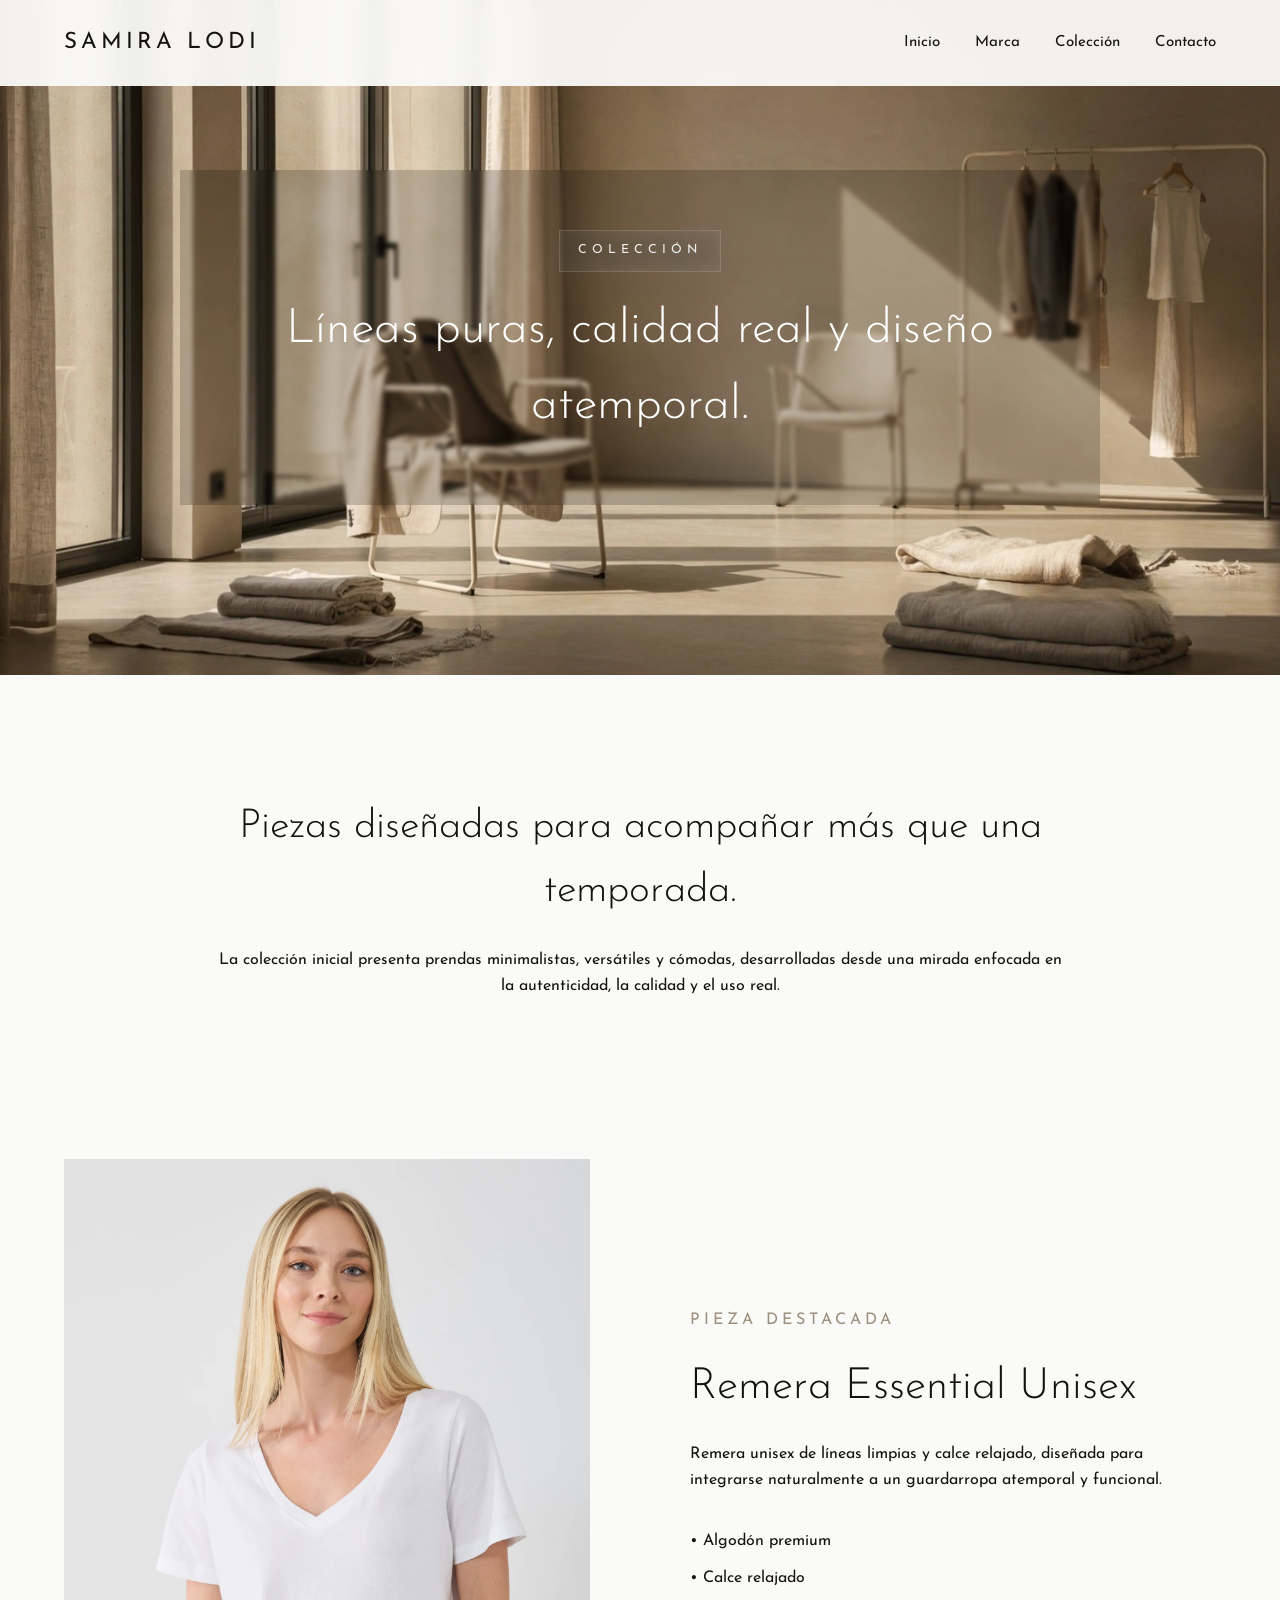
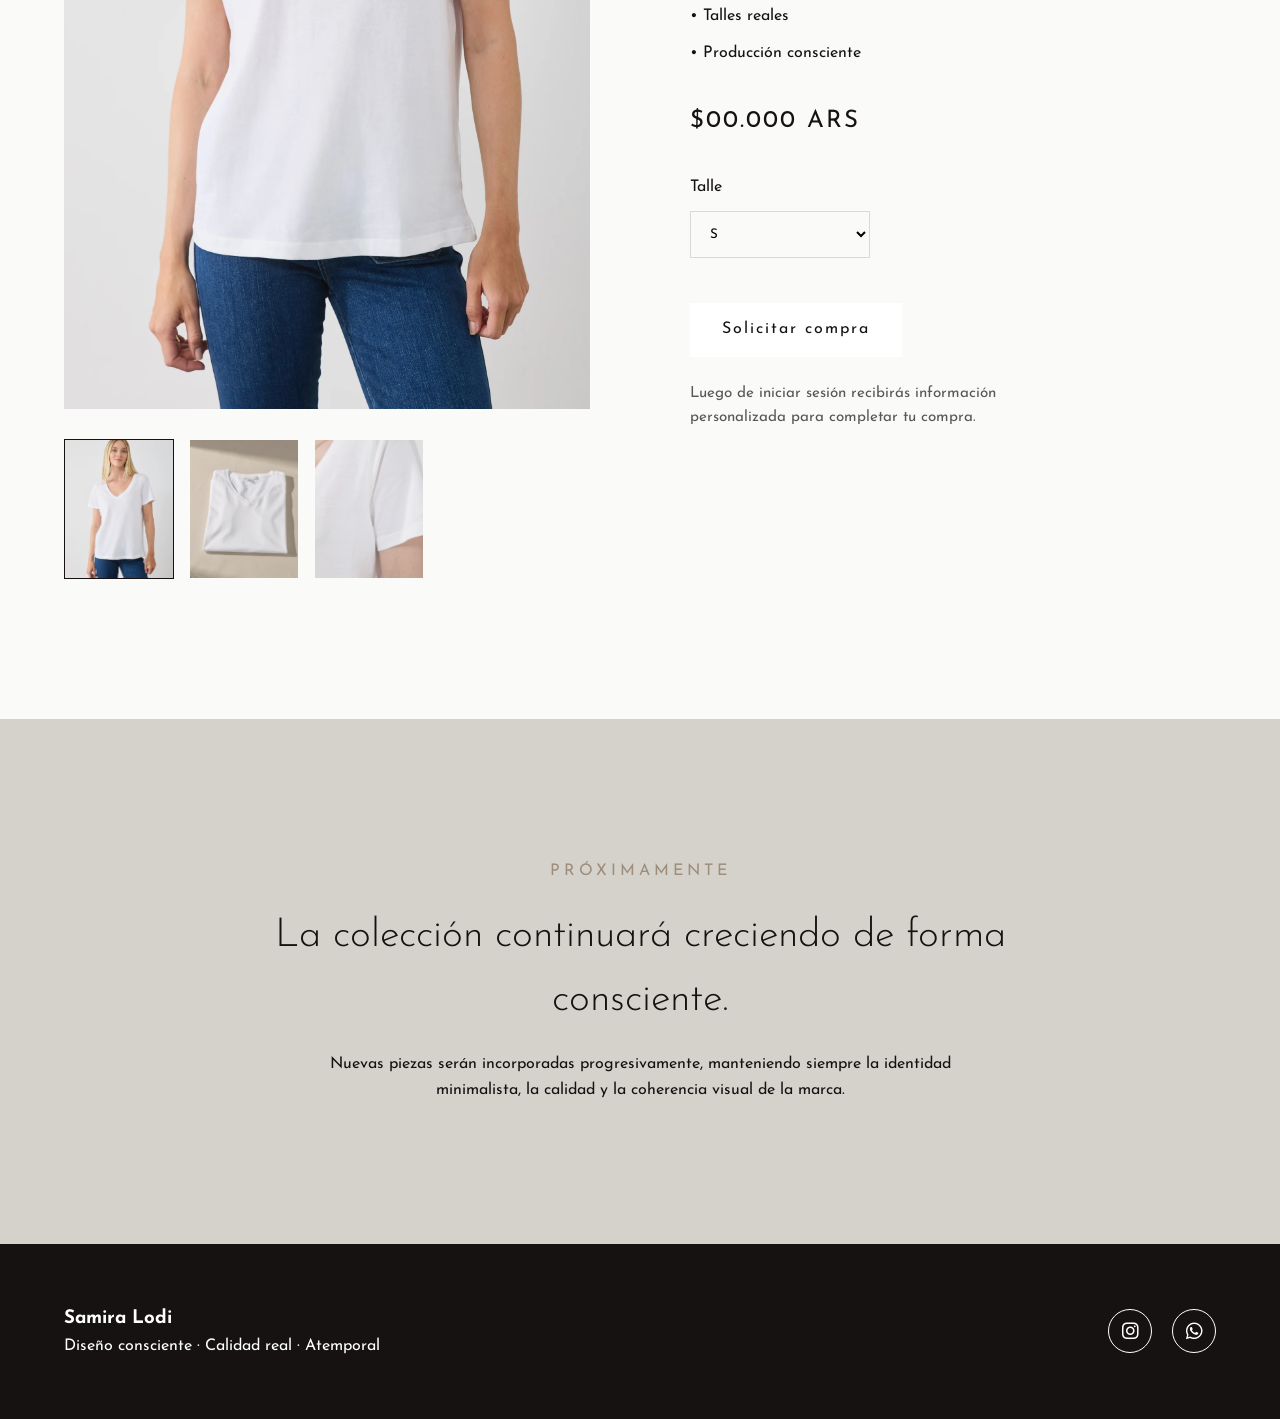
==== coleccion.html @ 8a53e3f4 "nuevo" ====
<!DOCTYPE html>
<html lang="es">

<head>
  <meta charset="UTF-8">
  <meta name="viewport" content="width=device-width, initial-scale=1.0">

  <title>Colección | Samira Lodi</title>

  <link rel="preconnect" href="https://fonts.googleapis.com">
  <link rel="preconnect" href="https://fonts.gstatic.com" crossorigin>

  <link href="https://fonts.googleapis.com/css2?family=Josefin+Sans:wght@300;400;500;600&display=swap" rel="stylesheet">
<link rel="stylesheet" href="https://cdnjs.cloudflare.com/ajax/libs/font-awesome/6.5.0/css/all.min.css">
  <link rel="stylesheet" href="css/coleccion.css">
<link rel="stylesheet" href="css/style.css">
  
</head>

<script>

function changeImage(element){

  document.getElementById('main-image').src = element.src;

  document.querySelectorAll('.thumbnail-gallery img')
    .forEach(img => img.classList.remove('active-thumb'));

  element.classList.add('active-thumb');
}

</script>

<body>

<div id="header"></div>

<section class="collection-hero">

  <div class="collection-overlay">

    <span class="subtitlecole">COLECCIÓN</span>

    <h1>
      Líneas puras, calidad real y diseño atemporal.
    </h1>

  </div>

</section>

<section class="collection-intro">

  <div class="container">

    <div class="collection-text">

      <h2>
        Piezas diseñadas para acompañar más que una temporada.
      </h2>

      <p>
        La colección inicial presenta prendas minimalistas,
        versátiles y cómodas, desarrolladas desde una mirada
        enfocada en la autenticidad, la calidad y el uso real.
      </p>

    </div>

  </div>

</section>

<section class="product-section">

  <div class="container">

    <div class="product-grid">

      <div class="product-gallery">

  <div class="main-product-image">

    <img
      id="main-image"
      src="./assets/remera-main.webp"
      alt="Remera Samira Lodi"
    >

  </div>

  <div class="thumbnail-gallery">

    <img
      src="./assets/remera-main.webp"
      alt="Vista principal"
      onclick="changeImage(this)"
      class="active-thumb"
    >

    <img
      src="./assets/remera-fold.webp"
      alt="Prenda doblada"
      onclick="changeImage(this)"
    >

    <img
      src="./assets/remera-detail.webp"
      alt="Detalle tela"
      onclick="changeImage(this)"
    >

  </div>

</div>

      <div class="product-info">

        <span class="subtitle">PIEZA DESTACADA</span>

        <h2>
          Remera Essential Unisex
        </h2>

        <p class="product-description">
          Remera unisex de líneas limpias y calce relajado,
          diseñada para integrarse naturalmente a un guardarropa
          atemporal y funcional.
        </p>

        <div class="product-details">

          <p>• Algodón premium</p>
          <p>• Calce relajado</p>
          <p>• Talles reales</p>
          <p>• Producción consciente</p>

        </div>

        <div class="product-price">

          $00.000 ARS

        </div>

        <div class="size-selector">

          <label>Talle</label>

          <select>
            <option>S</option>
            <option>M</option>
            <option>L</option>
            <option>XL</option>
          </select>

        </div>

        <a href="login.html" class="btn product-btn">
          Solicitar compra
        </a>

        <p class="purchase-note">
          Luego de iniciar sesión recibirás información
          personalizada para completar tu compra.
        </p>

      </div>

    </div>

  </div>

</section>

<section class="future-section">

  <div class="container">

    <div class="future-box">

      <span class="subtitle">PRÓXIMAMENTE</span>

      <h2>
        La colección continuará creciendo de forma consciente.
      </h2>

      <p>
        Nuevas piezas serán incorporadas progresivamente,
        manteniendo siempre la identidad minimalista,
        la calidad y la coherencia visual de la marca.
      </p>

    </div>

  </div>

</section>

<div id="footer"></div>

<script src="js/header.js"></script>
<script src="js/footer.js"></script>
<script src="js/main.js"></script>

</body>
</html>
---- css/coleccion.css ----
/* COLECCIÓN */

.collection-hero {
  height: 75vh;

  background-image: url('/assets/collection-hero.webp');

  background-size: cover;
  background-position: center;

  display: flex;
  align-items: center;
  justify-content: center;
}

.collection-overlay {
  background: rgba(0,0,0,0.18);

  padding: 60px;

  color: white;

  text-align: center;
  backdrop-filter: blur(2px);
}

.collection-overlay h1 {
  font-size: 3rem;

  font-weight: 300;

  max-width: 800px;

  margin-top: 20px;
}

.collection-intro {
  padding: 120px 0 80px;
}

.collection-text {
  max-width: 850px;

  margin: auto;

  text-align: center;
}

.collection-text h2 {
  font-size: 2.5rem;

  font-weight: 300;

  margin-bottom: 25px;
}

.product-section {
  padding: 80px 0 140px;
}

.product-grid {
  display: grid;
  grid-template-columns: repeat(2,1fr);

  gap: 100px;

  align-items: center;
}

/* GALERÍA PRODUCTO */

.product-gallery {
  width: 100%;
}

.main-product-image img {
  width: 100%;

  height: 850px;

  object-fit: cover;

  transition: 0.3s;
}

.thumbnail-gallery {
  display: flex;

  gap: 15px;

  margin-top: 20px;
}

.thumbnail-gallery img {
  width: 110px;

  height: 140px;

  object-fit: cover;

  cursor: pointer;

  opacity: 0.7;

  transition: 0.3s;

  border: 1px solid transparent;
}

.thumbnail-gallery img:hover {
  opacity: 1;
}

.thumbnail-gallery img.active-thumb {
  opacity: 1;

  border: 1px solid var(--black);
}

.product-info h2 {
  font-size: 2.7rem;

  font-weight: 300;

  margin: 20px 0;
}

.product-description {
  max-width: 500px;

  margin-bottom: 35px;
}

.product-details {
  display: flex;
  flex-direction: column;

  gap: 12px;

  margin-bottom: 35px;
}

.product-price {
  font-size: 1.5rem;

  margin-bottom: 35px;

  letter-spacing: 2px;
}

.size-selector {
  margin-bottom: 35px;
}

.size-selector label {
  display: block;

  margin-bottom: 10px;
}

.size-selector select {
  width: 180px;

  padding: 15px;

  border: 1px solid #d9d9d9;

  background: transparent;

  font-family: 'Josefin Sans', sans-serif;
}

.product-btn {
  display: inline-block;

  margin-top: 10px;
}

.purchase-note {
  margin-top: 25px;

  max-width: 400px;

  font-size: 0.95rem;

  opacity: 0.7;
}

.future-section {
  padding: 140px 0;

  background: var(--soft-gray);
}

.future-box {
  max-width: 850px;

  margin: auto;

  text-align: center;
}

.future-box h2 {
  font-size: 2.5rem;

  font-weight: 300;

  margin: 20px 0;
}

.future-box p {
  max-width: 650px;

  margin: auto;
}

@media(max-width: 768px) {

  .collection-overlay {
    padding: 30px;
  }

  .collection-overlay h1 {
    font-size: 2rem;
  }

  .collection-text h2,
  .product-info h2,
  .future-box h2 {
    font-size: 2rem;
  }

  .product-grid {
    grid-template-columns: 1fr;

    gap: 60px;
  }

  .product-image img {
    height: 550px;
  }

  .future-section,
  .product-section {
    padding: 100px 0;
  }

  .main-product-image img {
  height: 550px;
}

.thumbnail-gallery {
  justify-content: center;
}

.thumbnail-gallery img {
  width: 85px;
  height: 110px;
}

.subtitlecole {

  display: inline-block;

  padding: 10px 18px;

  background: rgba(255,255,255,0.08);

  backdrop-filter: blur(8px);

  -webkit-backdrop-filter: blur(8px);

  border: 1px solid rgba(255,255,255,0.12);

  color: rgba(255,255,255,0.92);

  letter-spacing: 5px;

  text-transform: uppercase;

  font-size: 0.78rem;

  font-weight: 400;
}
}
---- css/style.css ----
:root {
  --black: #161212;
  --beige: #C6BEB5;
  --light: #FAFAF8;
  --soft-gray: #D5D2CB;
  --camel: #9C8D7C;
  --dark: #191A1E;
}

* {
  margin: 0;
  padding: 0;
  box-sizing: border-box;
}

body {
  font-family: 'Josefin Sans', sans-serif;
  background: var(--light);
  color: var(--black);
  line-height: 1.6;
}

.container {
  width: 90%;
  max-width: 1200px;
  margin: auto;
}

header {
  position: fixed;
  width: 100%;
  top: 0;
  background: rgba(250,250,248,0.95);
  backdrop-filter: blur(10px);
  z-index: 1000;
}

.nav-container {
  display: flex;
  justify-content: space-between;
  align-items: center;
  padding: 25px 0;
}

.logo {
  text-decoration: none;
  color: var(--black);
  font-size: 1.4rem;
  letter-spacing: 4px;
}

nav {
  display: flex;
  gap: 35px;
}

nav a {
  text-decoration: none;
  color: var(--black);
  font-size: 0.95rem;
  transition: 0.3s;
}

nav a:hover {
  opacity: 0.6;
}

.menu-toggle {
  display: none;
  font-size: 2rem;
  cursor: pointer;
}

.hero {
  height: 100vh;
  background-image: url('../assets/hero.webp');

  /* CAMBIO IMPORTANTE */
  background-position: center 5%;

  background-size: cover;
  background-repeat: no-repeat;

  display: flex;
  align-items: center;
  justify-content: center;

  position: relative;

  padding-top: 120px;
}

/* Imagen mobile */
@media(max-width: 768px) {

  .hero {
    min-height: 100svh;

    background-image: url('../assets/herophone.webp');

    /* Ajuste importante */
    background-position: center top;

    background-size: cover;
    background-repeat: no-repeat;
  }

    .hero-overlay {
    margin-top: 80px;
    padding: 30px 20px;
  }

  .hero h1 {
    font-size: 2rem;
    line-height: 1.3;
  }

}
.hero-overlay {
  background: rgba(0,0,0,0.22);
  padding: 60px;
  text-align: center;
  color: white;
  max-width: 90%;

  /* NUEVO */
  margin-top: 120px;
}

.hero h1 {
  font-size: 3rem;
  font-weight: 300;
  margin-bottom: 30px;
  max-width: 700px;
}

.btn,
.btn-outline {
  padding: 14px 32px;
  text-decoration: none;
  letter-spacing: 2px;
  transition: 0.3s;
}

.btn {
  background: white;
  color: var(--black);
}

.btn-outline {
  border: 1px solid var(--black);
  color: var(--black);
}

.brand-section,
.newsletter,
.experience-login {
  padding: 120px 0;
}

.brand-grid {
  display: grid;
  grid-template-columns: repeat(2,1fr);
  gap: 80px;
  align-items: center;
}


.brand-grid img {
  width: 100%;
  height: 700px;
  object-fit: cover;
}

@media(max-width: 768px) {

  .brand-grid img {
    height: 500px;
  }

}

.subtitle {
  letter-spacing: 4px;
  color: var(--camel);
}

.subtitlecole,
.subtitle-login,
.subtitle-contact,
.subtitle-marca {

  display: inline-block;

  padding: 10px 18px;

  background: rgba(255,255,255,0.08);

  backdrop-filter: blur(8px);

  -webkit-backdrop-filter: blur(8px);

  border: 1px solid rgba(255,255,255,0.12);

  color: rgba(255,255,255,0.92);

  letter-spacing: 5px;

  text-transform: uppercase;

  font-size: 0.78rem;

  font-weight: 400;
}

.brand-text h2 {
  font-size: 2.5rem;
  margin: 20px 0;
  font-weight: 300;
}

.brand-text p {
  max-width: 500px;
}

.brand-second-text {
  margin-top: 20px;
}

.brand-btn {
  display: inline-block;
  margin-top: 35px;
}

.newsletter {
  background: var(--soft-gray);
  text-align: center;
}

.newsletter h2 {
  font-size: 2rem;
  margin-bottom: 15px;
}

#newsletter-form {
  margin-top: 30px;
  display: flex;
  justify-content: center;
  gap: 10px;
}

#newsletter-form input {
  padding: 15px;
  width: 320px;
  border: none;
}

#newsletter-form button {
  padding: 15px 25px;
  border: none;
  background: var(--black);
  color: white;
  cursor: pointer;
}

.experience-box {
  text-align: center;
  max-width: 700px;
  margin: auto;
  display: flex;
  flex-direction: column;
  gap: 25px;
}

footer {
  background: var(--black);
  color: white;
  padding: 60px 0;
}

.footer-content {
  display: flex;
  justify-content: space-between;
  align-items: center;
}

.footer-links {
  display: flex;
  gap: 20px;
}

.footer-links a {
  display: flex;
  align-items: center;
  justify-content: center;
  width: 44px;
  height: 44px;
  border: 1px solid white;
  border-radius: 50%;
  color: white;
  font-size: 1.2rem;
  transition: 0.3s;
  text-decoration: none;
}

.footer-links a:hover {
  background: white;
  color: var(--black);
}

@media(max-width: 768px) {

  .menu-toggle {
    display: block;
  }

  nav {
    position: absolute;
    top: 90px;
    right: 0;
    background: var(--light);
    width: 100%;
    flex-direction: column;
    padding: 30px;
    display: none;
  }

  nav.active {
    display: flex;
  }

  .hero h1 {
    font-size: 2rem;
  }

  .brand-grid {
    grid-template-columns: 1fr;
  }

  #newsletter-form {
    flex-direction: column;
    align-items: center;
  }

  #newsletter-form input {
    width: 100%;
  }
  .footer-content {
    flex-direction: column;
    gap: 20px;
    text-align: center;
  }
}
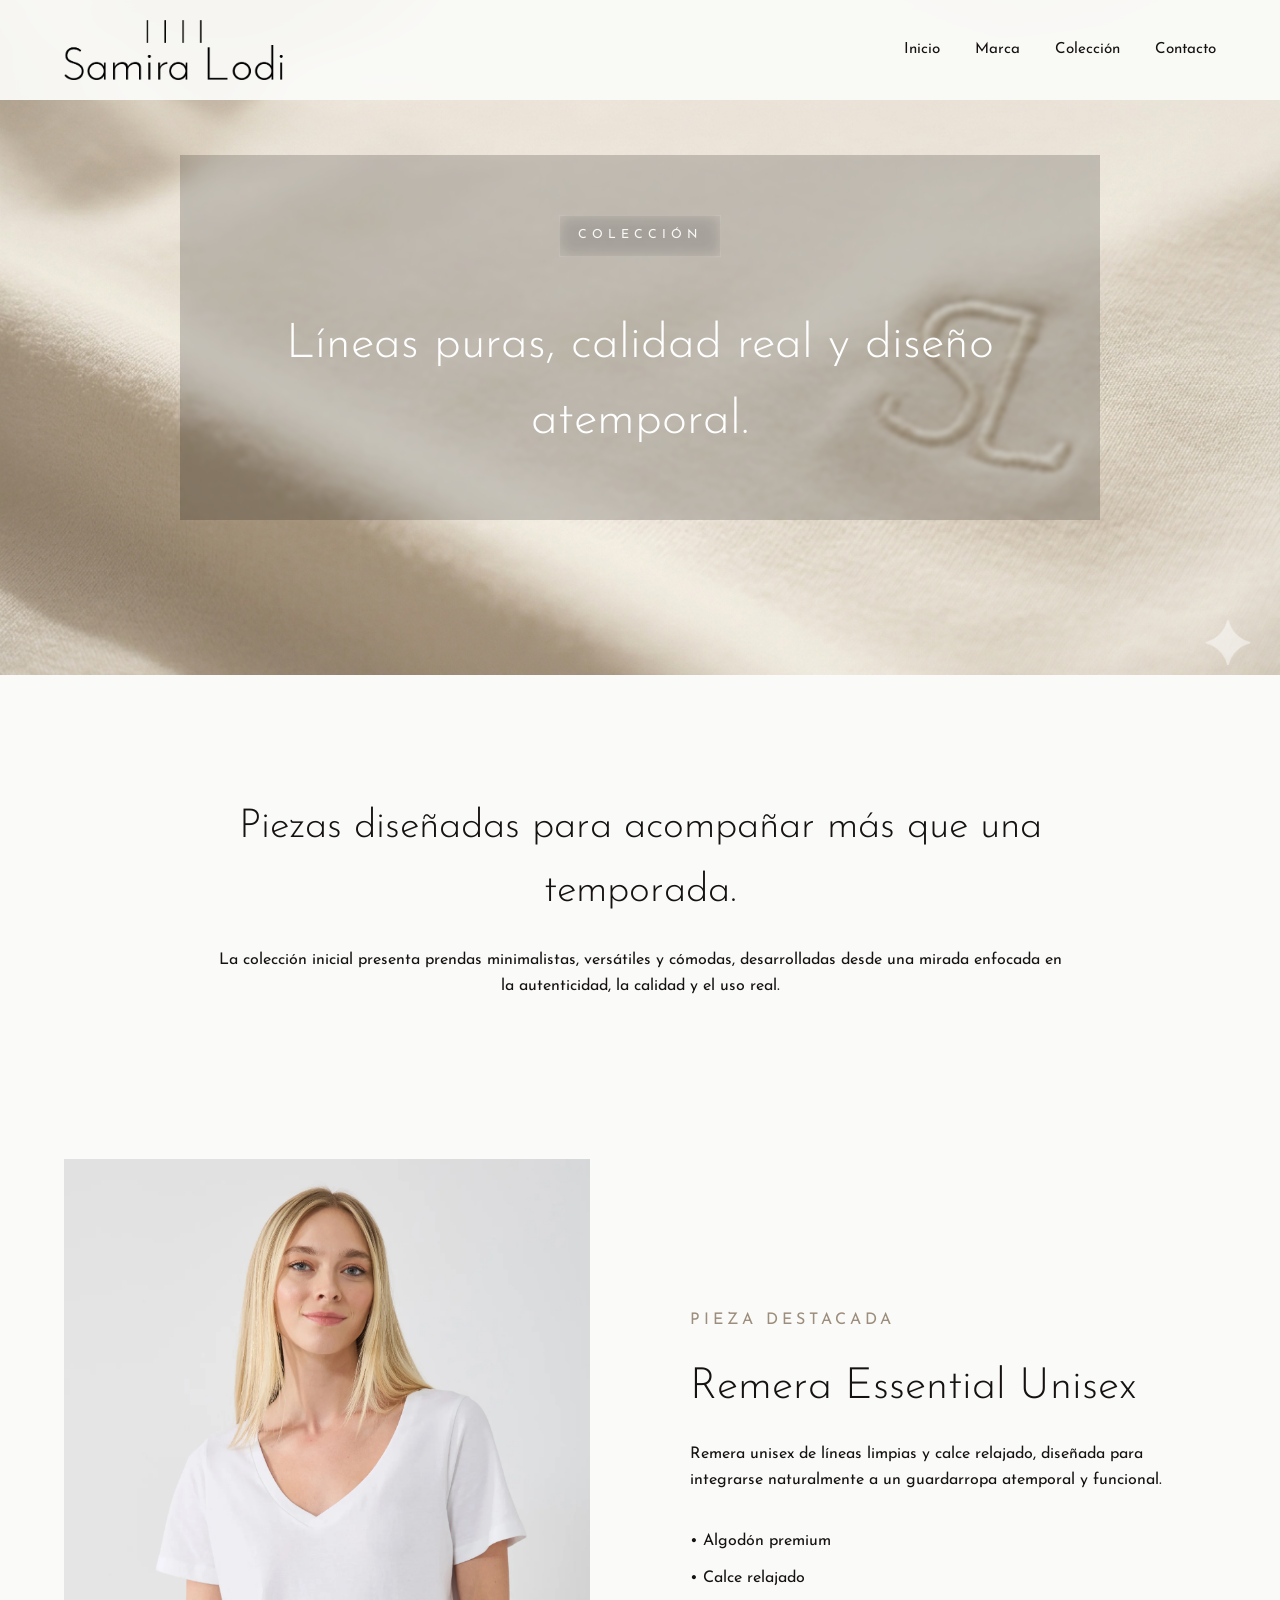
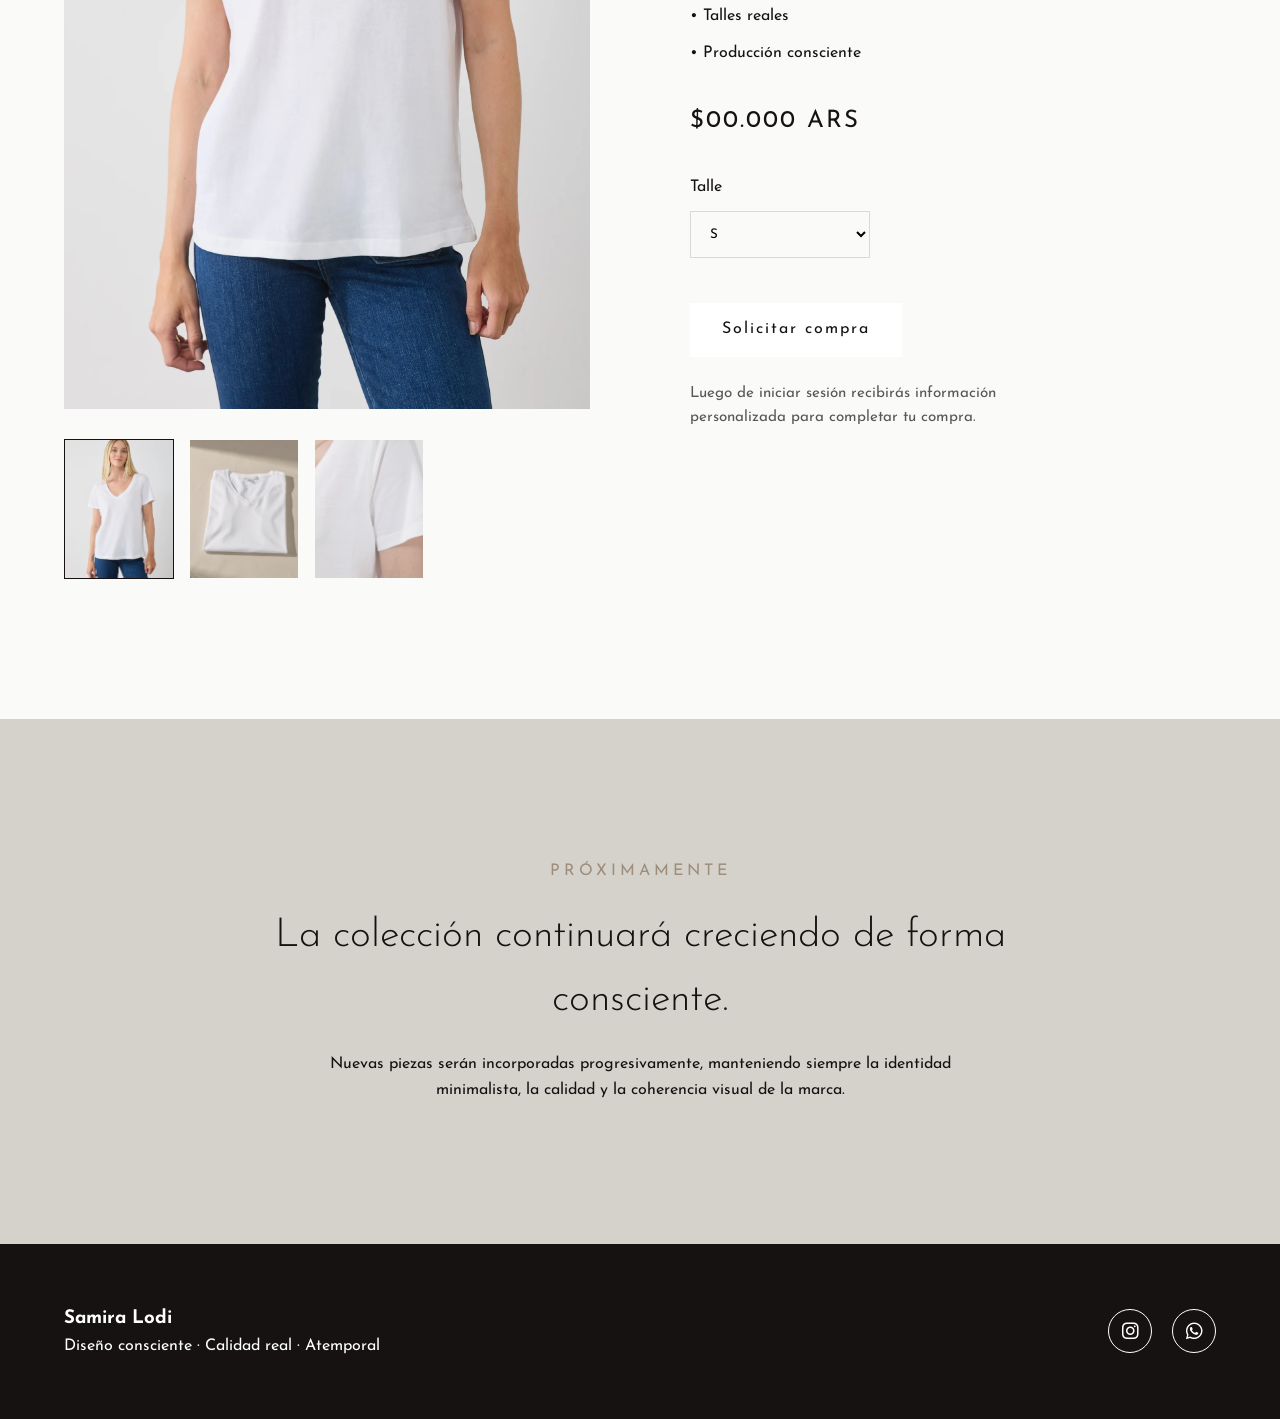
==== commit da12e0e4: "cambios en Style" ====
--- a/coleccion.html
+++ b/coleccion.html
@@ -12,8 +12,11 @@
 
   <link href="https://fonts.googleapis.com/css2?family=Josefin+Sans:wght@300;400;500;600&display=swap" rel="stylesheet">
 <link rel="stylesheet" href="https://cdnjs.cloudflare.com/ajax/libs/font-awesome/6.5.0/css/all.min.css">
-  <link rel="stylesheet" href="css/coleccion.css">
-<link rel="stylesheet" href="css/style.css">
+  <link rel="stylesheet" href="css/coleccion.css?v=1.0.1">
+<link rel="stylesheet" href="css/style.css?v=1.0.1">
+  <meta http-equiv="Cache-Control" content="no-cache, no-store, must-revalidate">
+<meta http-equiv="Pragma" content="no-cache">
+<meta http-equiv="Expires" content="0">
   
 </head>
 
@@ -199,9 +202,9 @@
 
 <div id="footer"></div>
 
-<script src="js/header.js"></script>
-<script src="js/footer.js"></script>
-<script src="js/main.js"></script>
+<script src="js/header.js?v=1.0.1"></script>
+<script src="js/footer.js?v=1.0.1"></script>
+<script src="js/main.js?v=1.0.1"></script>
 
 </body>
 </html>
--- a/css/style.css
+++ b/css/style.css
@@ -33,22 +33,37 @@
   background: rgba(250,250,248,0.95);
   backdrop-filter: blur(10px);
   z-index: 1000;
-}
-
-.nav-container {
-  display: flex;
-  justify-content: space-between;
-  align-items: center;
-  padding: 25px 0;
-}
-
-.logo {
-  text-decoration: none;
-  color: var(--black);
-  font-size: 1.4rem;
-  letter-spacing: 4px;
-}
-
+
+  
+}
+
+.nav-container{
+  display:flex;
+  justify-content:space-between;
+  align-items:center;
+  padding:20px 0;
+}
+
+.logo{
+  display:flex;
+  align-items:center;
+  text-decoration:none;
+}
+
+.logo img{
+  height:60px;
+  width:auto;
+  display:block;
+}
+
+
+@media(max-width:768px){
+
+  .logo img{
+    height:50px;
+  }
+
+}
 nav {
   display: flex;
   gap: 35px;
@@ -71,67 +86,88 @@
   cursor: pointer;
 }
 
-.hero {
+.hero{
   height: 100vh;
-  background-image: url('../assets/hero.webp');
-
-  /* CAMBIO IMPORTANTE */
+  background-image: url('../assets/hero.png?v=1.0.1');
   background-position: center 5%;
-
   background-size: cover;
   background-repeat: no-repeat;
 
   display: flex;
   align-items: center;
-  justify-content: center;
+  justify-content: flex-start;
 
   position: relative;
-
   padding-top: 120px;
 }
 
 /* Imagen mobile */
 @media(max-width: 768px) {
 
-  .hero {
-    min-height: 100svh;
-
-    background-image: url('../assets/herophone.webp');
-
-    /* Ajuste importante */
+ 
+  .hero{
+
+    background-image: url('../assets/herophone.png');
+
     background-position: center top;
 
-    background-size: cover;
-    background-repeat: no-repeat;
-  }
-
-    .hero-overlay {
-    margin-top: 80px;
-    padding: 30px 20px;
-  }
-
-  .hero h1 {
-    font-size: 2rem;
+    justify-content: center;
+
+    padding-top: 80px;
+  }
+.hero-overlay{
+
+    margin-left: 0;
+
+    text-align: center;
+
+    padding: 0 24px;
+
+    margin-top: 120px;
+  }
+
+  .hero h1{
+
+    font-size: 2.2rem;
+
     line-height: 1.3;
   }
 
 }
 .hero-overlay {
-  background: rgba(0,0,0,0.22);
-  padding: 60px;
-  text-align: center;
+ background: transparent;
+
   color: white;
-  max-width: 90%;
-
-  /* NUEVO */
-  margin-top: 120px;
+
+  max-width: 700px;
+
+  margin-left: 8%;
+
+  margin-top: 40px;
+
+  text-align: left;
+
+  padding: 0;
 }
 
 .hero h1 {
-  font-size: 3rem;
+  font-size: 4rem;
+
   font-weight: 300;
+
+  line-height: 1.25;
+
+  max-width: 650px;
+
+  margin-bottom: 40px;
+}
+
+.subtitlecole{
   margin-bottom: 30px;
-  max-width: 700px;
+}
+
+.hero h1{
+  margin-top: 20px;
 }
 
 .btn,
@@ -140,6 +176,10 @@
   text-decoration: none;
   letter-spacing: 2px;
   transition: 0.3s;
+  display: inline-block;
+}
+.hero .btn{
+  display: inline-block;
 }
 
 .btn {
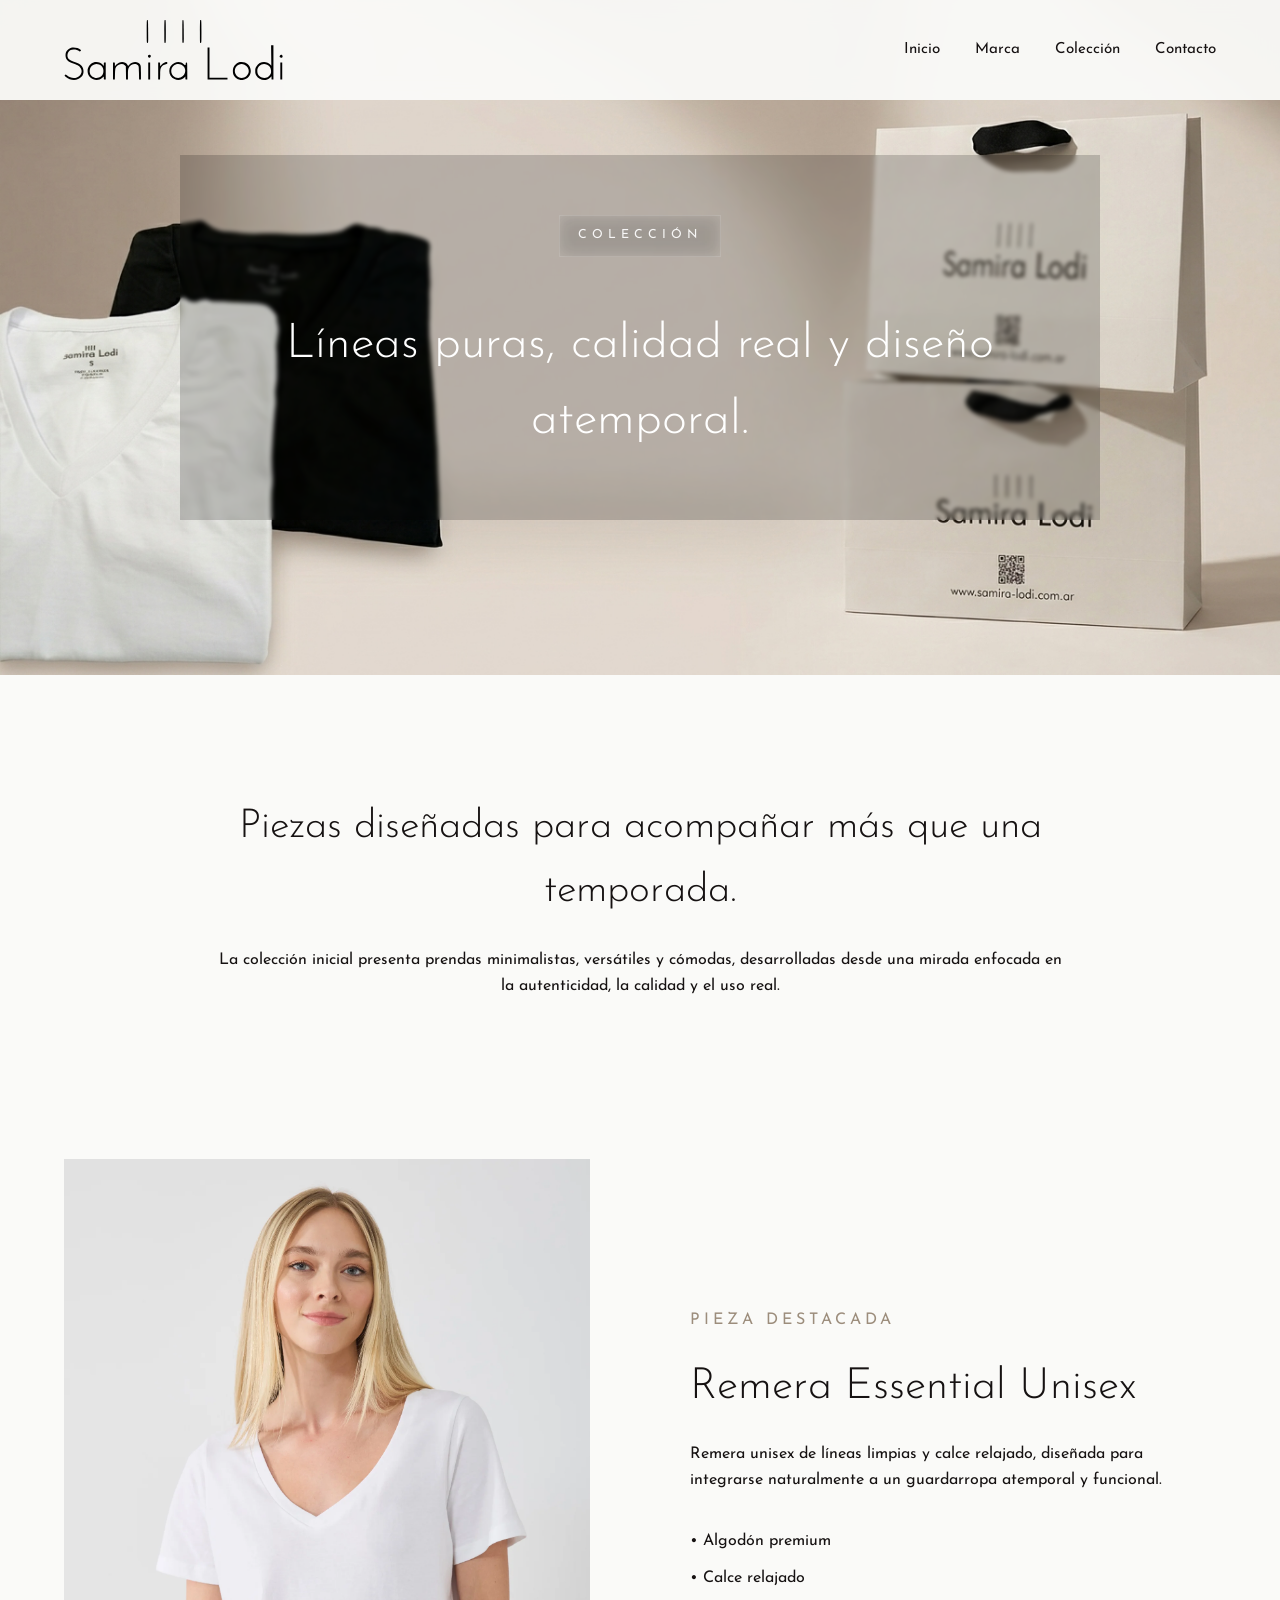
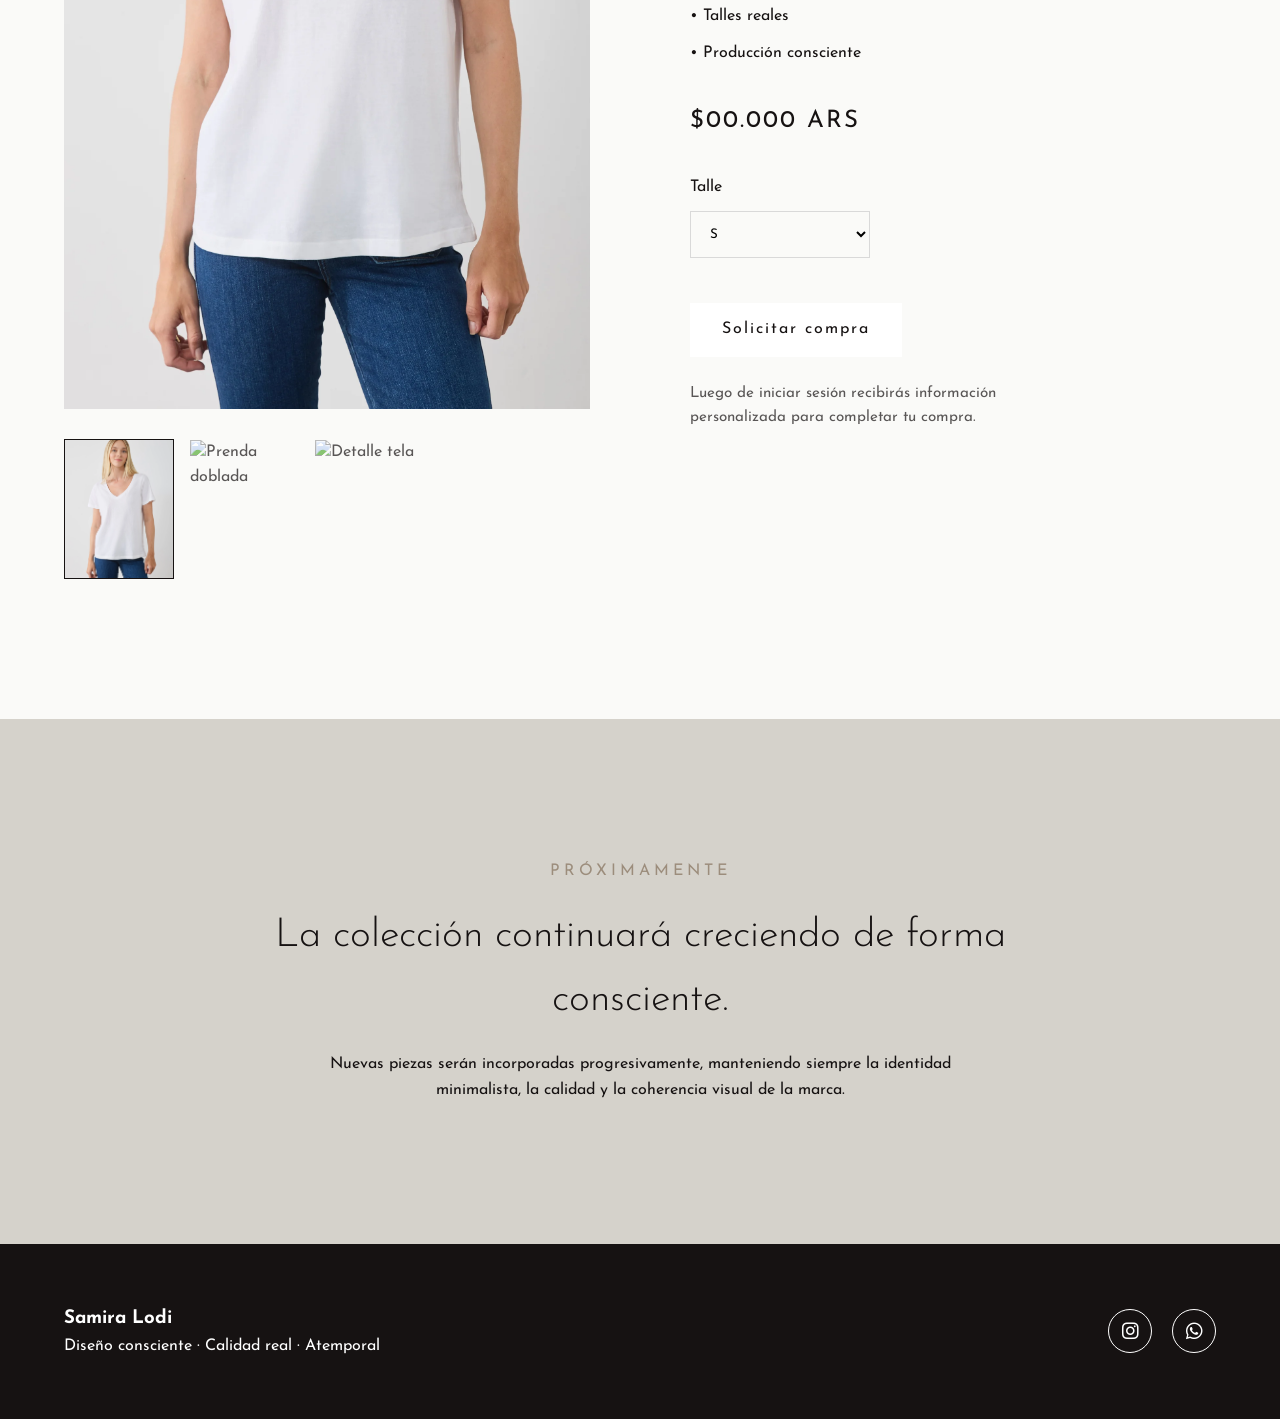
==== commit d221d28c: "cambios hero" ====
--- a/coleccion.html
+++ b/coleccion.html
@@ -12,8 +12,8 @@
 
   <link href="https://fonts.googleapis.com/css2?family=Josefin+Sans:wght@300;400;500;600&display=swap" rel="stylesheet">
 <link rel="stylesheet" href="https://cdnjs.cloudflare.com/ajax/libs/font-awesome/6.5.0/css/all.min.css">
-  <link rel="stylesheet" href="css/coleccion.css?v=1.0.1">
-<link rel="stylesheet" href="css/style.css?v=1.0.1">
+  <link rel="stylesheet" href="css/coleccion.css?v=1.0.5">
+<link rel="stylesheet" href="css/style.css?v=1.0.5">
   <meta http-equiv="Cache-Control" content="no-cache, no-store, must-revalidate">
 <meta http-equiv="Pragma" content="no-cache">
 <meta http-equiv="Expires" content="0">
@@ -202,9 +202,9 @@
 
 <div id="footer"></div>
 
-<script src="js/header.js?v=1.0.1"></script>
-<script src="js/footer.js?v=1.0.1"></script>
-<script src="js/main.js?v=1.0.1"></script>
+<script src="js/header.js?v=1.0.5"></script>
+<script src="js/footer.js?v=1.0.5"></script>
+<script src="js/main.js?v=1.0.5"></script>
 
 </body>
 </html>
--- a/css/coleccion.css
+++ b/css/coleccion.css
@@ -3,7 +3,7 @@
 .collection-hero {
   height: 75vh;
 
-  background-image: url('/assets/collection-hero.webp');
+  background-image: url('/assets/collection-hero.webp?v=1.0.5');
 
   background-size: cover;
   background-position: center;
@@ -215,6 +215,9 @@
 }
 
 @media(max-width: 768px) {
+    .collection-hero {
+    background-image: url('/assets/phone3.webp');
+  }
 
   .collection-overlay {
     padding: 30px;
@@ -282,4 +285,79 @@
 
   font-weight: 400;
 }
+}
+
+.hero-text{
+    max-width: 600px;
+    margin: 24px auto 0;
+    font-size: 1rem;
+    line-height: 1.9;
+    color: rgba(255,255,255,.9);
+    font-weight: 300;
+}
+
+.coming-soon-section{
+    padding: 140px 0;
+    background: #faf8f5;
+}
+
+.coming-soon-box{
+    max-width: 720px;
+    margin: 0 auto;
+    text-align: center;
+}
+
+.coming-soon-box h2{
+    margin: 18px 0 24px;
+    font-size: clamp(2rem,4vw,3.4rem);
+    font-weight: 300;
+    line-height: 1.2;
+}
+
+.coming-soon-box p{
+    max-width: 560px;
+    margin: auto;
+    line-height: 1.9;
+    color: #6f6f6f;
+}
+
+.social-links-launch{
+    margin-top: 40px;
+    display: flex;
+    justify-content: center;
+    gap: 28px;
+    flex-wrap: wrap;
+}
+
+.social-links-launch a{
+    text-decoration: none;
+    color: #161212;
+    font-size: .95rem;
+    letter-spacing: .08em;
+    text-transform: uppercase;
+}
+
+.social-links-launch a:hover{
+    opacity: .6;
+}
+
+.social-links-launch{
+    margin-top: 40px;
+    display: flex;
+    justify-content: center;
+    gap: 40px;
+}
+
+.social-links-launch a{
+    text-decoration: none;
+    color: #161212;
+    font-size: .95rem;
+    font-weight: 400;
+    letter-spacing: .12em;
+    text-transform: uppercase;
+    transition: .3s;
+}
+
+.social-links-launch a:hover{
+    opacity: .55;
 }
--- a/css/style.css
+++ b/css/style.css
@@ -88,7 +88,7 @@
 
 .hero{
   height: 100vh;
-  background-image: url('../assets/hero.png?v=1.0.1');
+  background-image: url('../assets/hero.webp?v=1.0.2');
   background-position: center 5%;
   background-size: cover;
   background-repeat: no-repeat;
@@ -107,7 +107,7 @@
  
   .hero{
 
-    background-image: url('../assets/herophone.png');
+    background-image: url('../assets/herophone.webp?v=1.0.2');
 
     background-position: center top;
 
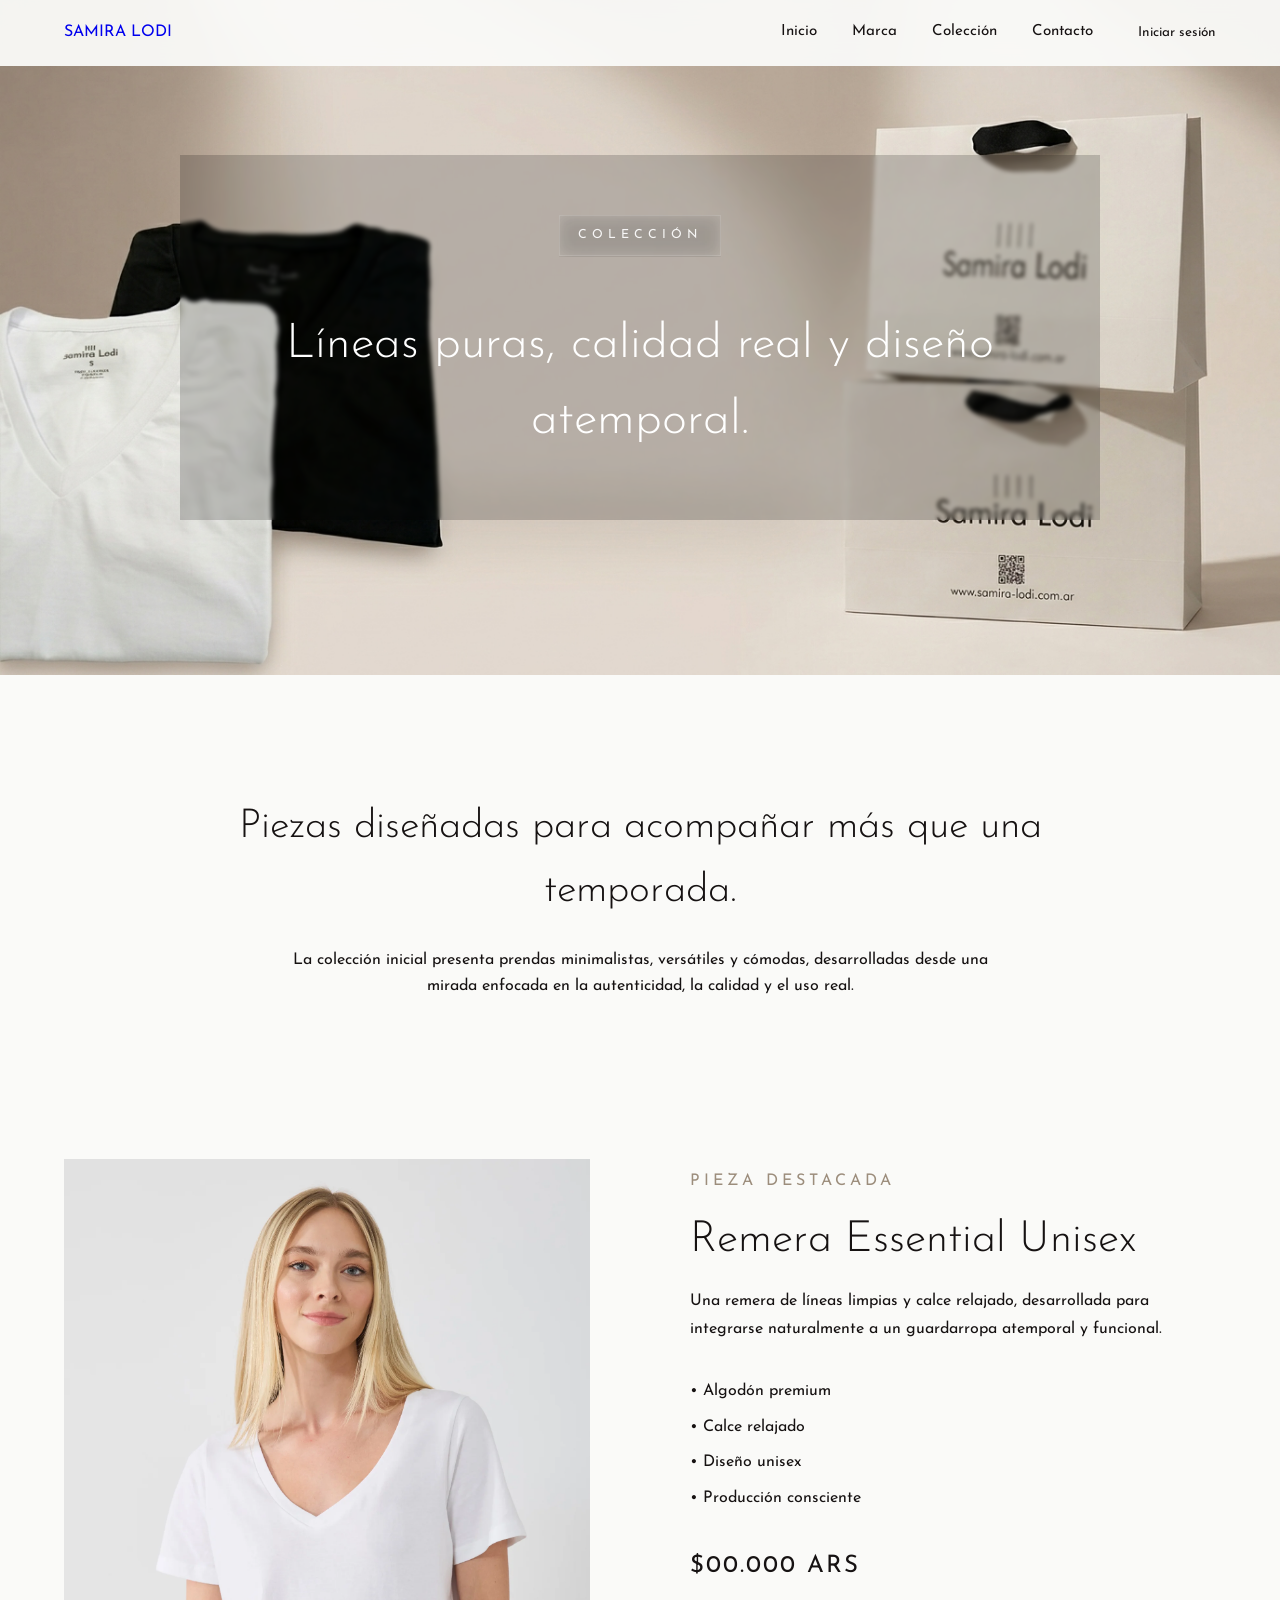
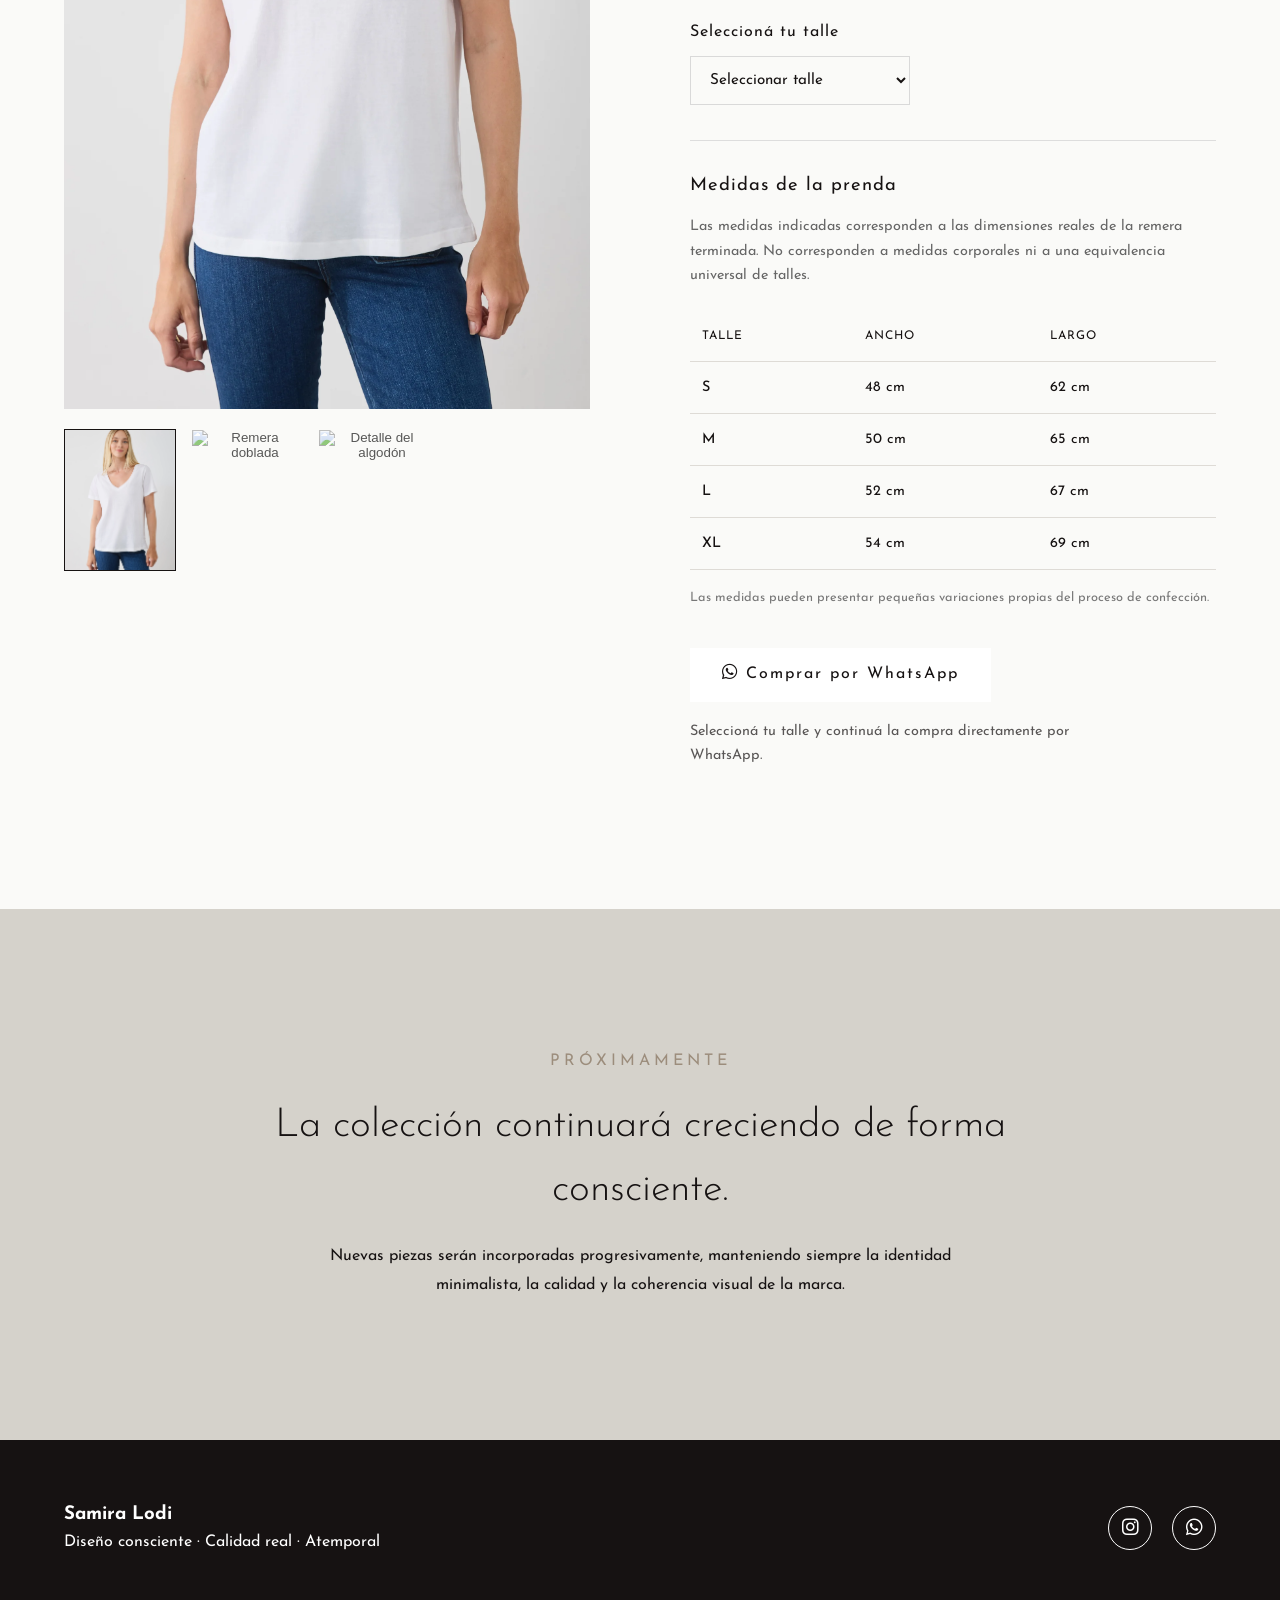
==== commit ed8f3d27: "cambios en sesion" ====
--- a/coleccion.html
+++ b/coleccion.html
@@ -2,6 +2,7 @@
 <html lang="es">
 
 <head>
+
   <meta charset="UTF-8">
   <meta name="viewport" content="width=device-width, initial-scale=1.0">
 
@@ -10,39 +11,43 @@
   <link rel="preconnect" href="https://fonts.googleapis.com">
   <link rel="preconnect" href="https://fonts.gstatic.com" crossorigin>
 
-  <link href="https://fonts.googleapis.com/css2?family=Josefin+Sans:wght@300;400;500;600&display=swap" rel="stylesheet">
-<link rel="stylesheet" href="https://cdnjs.cloudflare.com/ajax/libs/font-awesome/6.5.0/css/all.min.css">
-  <link rel="stylesheet" href="css/coleccion.css?v=1.0.5">
-<link rel="stylesheet" href="css/style.css?v=1.0.5">
+  <link
+    href="https://fonts.googleapis.com/css2?family=Josefin+Sans:wght@300;400;500;600&display=swap"
+    rel="stylesheet"
+  >
+
+  <link
+    rel="stylesheet"
+    href="https://cdnjs.cloudflare.com/ajax/libs/font-awesome/6.5.0/css/all.min.css"
+  >
+
+  <link rel="stylesheet" href="css/coleccion.css?v=1.0.6">
+  <link rel="stylesheet" href="css/style.css?v=1.0.6">
+
+  <!-- Evita que el navegador conserve versiones antiguas -->
   <meta http-equiv="Cache-Control" content="no-cache, no-store, must-revalidate">
-<meta http-equiv="Pragma" content="no-cache">
-<meta http-equiv="Expires" content="0">
-  
+  <meta http-equiv="Pragma" content="no-cache">
+  <meta http-equiv="Expires" content="0">
+
 </head>
 
-<script>
-
-function changeImage(element){
-
-  document.getElementById('main-image').src = element.src;
-
-  document.querySelectorAll('.thumbnail-gallery img')
-    .forEach(img => img.classList.remove('active-thumb'));
-
-  element.classList.add('active-thumb');
-}
-
-</script>
 
 <body>
 
 <div id="header"></div>
 
+
+<!-- =========================
+     HERO
+========================= -->
+
 <section class="collection-hero">
 
   <div class="collection-overlay">
 
-    <span class="subtitlecole">COLECCIÓN</span>
+    <span class="subtitlecole">
+      COLECCIÓN
+    </span>
 
     <h1>
       Líneas puras, calidad real y diseño atemporal.
@@ -51,6 +56,11 @@
   </div>
 
 </section>
+
+
+<!-- =========================
+     INTRODUCCIÓN
+========================= -->
 
 <section class="collection-intro">
 
@@ -74,98 +84,319 @@
 
 </section>
 
+
+<!-- =========================
+     PRODUCTO
+========================= -->
+
 <section class="product-section">
 
   <div class="container">
 
     <div class="product-grid">
 
+
+      <!-- GALERÍA -->
+
       <div class="product-gallery">
 
-  <div class="main-product-image">
-
-    <img
-      id="main-image"
-      src="./assets/remera-main.webp"
-      alt="Remera Samira Lodi"
-    >
-
-  </div>
-
-  <div class="thumbnail-gallery">
-
-    <img
-      src="./assets/remera-main.webp"
-      alt="Vista principal"
-      onclick="changeImage(this)"
-      class="active-thumb"
-    >
-
-    <img
-      src="./assets/remera-fold.webp"
-      alt="Prenda doblada"
-      onclick="changeImage(this)"
-    >
-
-    <img
-      src="./assets/remera-detail.webp"
-      alt="Detalle tela"
-      onclick="changeImage(this)"
-    >
-
-  </div>
-
-</div>
+        <div class="main-product-image">
+
+          <img
+            id="main-image"
+            src="./assets/remera-main.webp"
+            alt="Remera Essential Unisex Samira Lodi"
+          >
+
+        </div>
+
+
+        <div class="thumbnail-gallery">
+
+          <button
+            type="button"
+            class="thumbnail active-thumb"
+            onclick="changeImage(this)"
+          >
+
+            <img
+              src="./assets/remera-main.webp"
+              alt="Vista principal de la remera"
+            >
+
+          </button>
+
+
+          <button
+            type="button"
+            class="thumbnail"
+            onclick="changeImage(this)"
+          >
+
+            <img
+              src="./assets/remera-fold.webp"
+              alt="Remera doblada"
+            >
+
+          </button>
+
+
+          <button
+            type="button"
+            class="thumbnail"
+            onclick="changeImage(this)"
+          >
+
+            <img
+              src="./assets/remera-detail.webp"
+              alt="Detalle del algodón"
+            >
+
+          </button>
+
+        </div>
+
+      </div>
+
+
+      <!-- INFORMACIÓN DEL PRODUCTO -->
 
       <div class="product-info">
 
-        <span class="subtitle">PIEZA DESTACADA</span>
+        <span class="subtitle">
+          PIEZA DESTACADA
+        </span>
+
 
         <h2>
           Remera Essential Unisex
         </h2>
 
+
         <p class="product-description">
-          Remera unisex de líneas limpias y calce relajado,
-          diseñada para integrarse naturalmente a un guardarropa
-          atemporal y funcional.
+
+          Una remera de líneas limpias y calce relajado,
+          desarrollada para integrarse naturalmente a un
+          guardarropa atemporal y funcional.
+
         </p>
 
+
         <div class="product-details">
 
-          <p>• Algodón premium</p>
-          <p>• Calce relajado</p>
-          <p>• Talles reales</p>
-          <p>• Producción consciente</p>
+          <p>
+            • Algodón premium
+          </p>
+
+          <p>
+            • Calce relajado
+          </p>
+
+          <p>
+            • Diseño unisex
+          </p>
+
+          <p>
+            • Producción consciente
+          </p>
 
         </div>
 
+
+        <!-- PRECIO -->
+
         <div class="product-price">
 
           $00.000 ARS
 
         </div>
 
+
+        <!-- TALLES -->
+
         <div class="size-selector">
 
-          <label>Talle</label>
-
-          <select>
-            <option>S</option>
-            <option>M</option>
-            <option>L</option>
-            <option>XL</option>
+          <label for="size">
+            Seleccioná tu talle
+          </label>
+
+          <select id="size">
+
+            <option value="">
+              Seleccionar talle
+            </option>
+
+            <option value="S">
+              S
+            </option>
+
+            <option value="M">
+              M
+            </option>
+
+            <option value="L">
+              L
+            </option>
+
+            <option value="XL">
+              XL
+            </option>
+
           </select>
 
         </div>
 
-        <a href="login.html" class="btn product-btn">
-          Solicitar compra
+
+        <!-- TABLA DE MEDIDAS -->
+
+        <div class="size-guide">
+
+          <h3>
+            Medidas de la prenda
+          </h3>
+
+
+          <p class="size-guide-intro">
+
+            Las medidas indicadas corresponden a las dimensiones
+            reales de la remera terminada. No corresponden a
+            medidas corporales ni a una equivalencia universal
+            de talles.
+
+          </p>
+
+
+          <div class="size-table-wrapper">
+
+            <table class="size-table">
+
+              <thead>
+
+                <tr>
+
+                  <th>
+                    Talle
+                  </th>
+
+                  <th>
+                    Ancho
+                  </th>
+
+                  <th>
+                    Largo
+                  </th>
+
+                </tr>
+
+              </thead>
+
+
+              <tbody>
+
+                <tr>
+
+                  <td>
+                    S
+                  </td>
+
+                  <td>
+                    48 cm
+                  </td>
+
+                  <td>
+                    62 cm
+                  </td>
+
+                </tr>
+
+
+                <tr>
+
+                  <td>
+                    M
+                  </td>
+
+                  <td>
+                    50 cm
+                  </td>
+
+                  <td>
+                    65 cm
+                  </td>
+
+                </tr>
+
+
+                <tr>
+
+                  <td>
+                    L
+                  </td>
+
+                  <td>
+                    52 cm
+                  </td>
+
+                  <td>
+                    67 cm
+                  </td>
+
+                </tr>
+
+
+                <tr>
+
+                  <td>
+                    XL
+                  </td>
+
+                  <td>
+                    54 cm
+                  </td>
+
+                  <td>
+                    69 cm
+                  </td>
+
+                </tr>
+
+              </tbody>
+
+            </table>
+
+          </div>
+
+
+          <p class="measurement-note">
+
+            Las medidas pueden presentar pequeñas variaciones
+            propias del proceso de confección.
+
+          </p>
+
+        </div>
+
+
+        <!-- BOTÓN WHATSAPP -->
+
+        <a
+          href="#"
+          id="whatsapp-buy"
+          class="btn product-btn"
+        >
+
+          <i class="fa-brands fa-whatsapp"></i>
+
+          Comprar por WhatsApp
+
         </a>
 
+
         <p class="purchase-note">
-          Luego de iniciar sesión recibirás información
-          personalizada para completar tu compra.
+
+          Seleccioná tu talle y continuá la compra directamente
+          por WhatsApp.
+
         </p>
 
       </div>
@@ -176,22 +407,33 @@
 
 </section>
 
+
+<!-- =========================
+     PRÓXIMAMENTE
+========================= -->
+
 <section class="future-section">
 
   <div class="container">
 
     <div class="future-box">
 
-      <span class="subtitle">PRÓXIMAMENTE</span>
+      <span class="subtitle">
+        PRÓXIMAMENTE
+      </span>
+
 
       <h2>
         La colección continuará creciendo de forma consciente.
       </h2>
 
+
       <p>
+
         Nuevas piezas serán incorporadas progresivamente,
         manteniendo siempre la identidad minimalista,
         la calidad y la coherencia visual de la marca.
+
       </p>
 
     </div>
@@ -200,11 +442,107 @@
 
 </section>
 
+
 <div id="footer"></div>
 
-<script src="js/header.js?v=1.0.5"></script>
-<script src="js/footer.js?v=1.0.5"></script>
-<script src="js/main.js?v=1.0.5"></script>
+
+<script>
+
+  /* =========================
+     GALERÍA
+  ========================= */
+
+  function changeImage(button) {
+
+    const image = button.querySelector('img');
+
+    document.getElementById('main-image').src = image.src;
+
+    document
+      .querySelectorAll('.thumbnail')
+      .forEach(item => {
+        item.classList.remove('active-thumb');
+      });
+
+    button.classList.add('active-thumb');
+
+  }
+
+
+  /* =========================
+     WHATSAPP
+  ========================= */
+
+  const sizeSelector =
+    document.getElementById('size');
+
+  const whatsappButton =
+    document.getElementById('whatsapp-buy');
+
+
+  /*
+    REEMPLAZAR POR EL NÚMERO REAL
+    Formato internacional sin + ni espacios.
+
+    Ejemplo:
+    5493704694822
+  */
+
+  const whatsappNumber =
+    '5493704694822';
+
+
+  whatsappButton.addEventListener('click', function(event) {
+
+    event.preventDefault();
+
+
+    const selectedSize =
+      sizeSelector.value;
+
+
+    if (!selectedSize) {
+
+      alert('Por favor, seleccioná un talle antes de continuar.');
+
+      sizeSelector.focus();
+
+      return;
+
+    }
+
+
+    const product =
+      'Remera Essential Unisex';
+
+
+    const message =
+      `Hola, quiero comprar este producto:
+
+Producto: ${product}
+Talle: ${selectedSize}
+
+Quisiera recibir información para completar la compra.`;
+
+
+    const whatsappURL =
+      `https://wa.me/${whatsappNumber}?text=${encodeURIComponent(message)}`;
+
+
+    window.open(
+      whatsappURL,
+      '_blank'
+    );
+
+  });
+
+</script>
+
+
+<script src="js/header.js?v=1.0.6"></script>
+<script src="js/footer.js?v=1.0.6"></script>
+<script src="js/main.js?v=1.0.6"></script>
 
 </body>
+
 </html>
--- a/css/coleccion.css
+++ b/css/coleccion.css
@@ -1,19 +1,33 @@
-/* COLECCIÓN */
+/* =====================================================
+   COLECCIÓN
+===================================================== */
 
 .collection-hero {
+
   height: 75vh;
 
-  background-image: url('/assets/collection-hero.webp?v=1.0.5');
+  background-image:
+    url('/assets/collection-hero.webp?v=1.0.6');
 
   background-size: cover;
+
   background-position: center;
 
   display: flex;
+
   align-items: center;
+
   justify-content: center;
-}
+
+}
+
+
+/* =====================================================
+   HERO OVERLAY
+===================================================== */
 
 .collection-overlay {
+
   background: rgba(0,0,0,0.18);
 
   padding: 60px;
@@ -21,10 +35,14 @@
   color: white;
 
   text-align: center;
+
   backdrop-filter: blur(2px);
-}
+
+}
+
 
 .collection-overlay h1 {
+
   font-size: 3rem;
 
   font-weight: 300;
@@ -32,332 +50,620 @@
   max-width: 800px;
 
   margin-top: 20px;
-}
+
+}
+
+
+/* =====================================================
+   INTRO
+===================================================== */
 
 .collection-intro {
+
   padding: 120px 0 80px;
-}
+
+}
+
 
 .collection-text {
+
   max-width: 850px;
 
   margin: auto;
 
   text-align: center;
-}
+
+}
+
 
 .collection-text h2 {
+
   font-size: 2.5rem;
 
   font-weight: 300;
 
   margin-bottom: 25px;
-}
+
+}
+
+
+.collection-text p {
+
+  max-width: 700px;
+
+  margin: auto;
+
+}
+
+
+/* =====================================================
+   PRODUCTO
+===================================================== */
 
 .product-section {
+
   padding: 80px 0 140px;
-}
+
+}
+
 
 .product-grid {
+
   display: grid;
-  grid-template-columns: repeat(2,1fr);
+
+  grid-template-columns: repeat(2, 1fr);
 
   gap: 100px;
 
+  align-items: start;
+
+}
+
+
+/* =====================================================
+   GALERÍA
+===================================================== */
+
+.product-gallery {
+
+  width: 100%;
+
+}
+
+
+.main-product-image {
+
+  width: 100%;
+
+  overflow: hidden;
+
+}
+
+
+.main-product-image img {
+
+  width: 100%;
+
+  height: 850px;
+
+  object-fit: cover;
+
+  display: block;
+
+  transition: opacity 0.3s ease;
+
+}
+
+
+/* MINIATURAS */
+
+.thumbnail-gallery {
+
+  display: flex;
+
+  gap: 15px;
+
+  margin-top: 20px;
+
+}
+
+
+.thumbnail {
+
+  padding: 0;
+
+  border: 1px solid transparent;
+
+  background: none;
+
+  cursor: pointer;
+
+  opacity: 0.65;
+
+  transition: 0.3s;
+
+}
+
+
+.thumbnail img {
+
+  display: block;
+
+  width: 110px;
+
+  height: 140px;
+
+  object-fit: cover;
+
+}
+
+
+.thumbnail:hover {
+
+  opacity: 1;
+
+}
+
+
+.thumbnail.active-thumb {
+
+  opacity: 1;
+
+  border: 1px solid var(--black);
+
+}
+
+
+/* =====================================================
+   INFORMACIÓN PRODUCTO
+===================================================== */
+
+.product-info {
+
+  padding-top: 10px;
+
+}
+
+
+.product-info h2 {
+
+  font-size: 2.7rem;
+
+  font-weight: 300;
+
+  margin: 20px 0;
+
+  line-height: 1.2;
+
+}
+
+
+.product-description {
+
+  max-width: 500px;
+
+  margin-bottom: 35px;
+
+  line-height: 1.8;
+
+}
+
+
+/* =====================================================
+   DETALLES
+===================================================== */
+
+.product-details {
+
+  display: flex;
+
+  flex-direction: column;
+
+  gap: 10px;
+
+  margin-bottom: 35px;
+
+}
+
+
+.product-details p {
+
+  margin: 0;
+
+}
+
+
+/* =====================================================
+   PRECIO
+===================================================== */
+
+.product-price {
+
+  font-size: 1.5rem;
+
+  margin-bottom: 35px;
+
+  letter-spacing: 2px;
+
+}
+
+
+/* =====================================================
+   TALLES
+===================================================== */
+
+.size-selector {
+
+  margin-bottom: 35px;
+
+}
+
+
+.size-selector label {
+
+  display: block;
+
+  margin-bottom: 10px;
+
+  letter-spacing: 1px;
+
+}
+
+
+.size-selector select {
+
+  width: 220px;
+
+  padding: 15px;
+
+  border: 1px solid #d9d9d9;
+
+  background: transparent;
+
+  font-family: 'Josefin Sans', sans-serif;
+
+  font-size: 0.95rem;
+
+  color: var(--black);
+
+  cursor: pointer;
+
+}
+
+
+/* =====================================================
+   GUÍA DE TALLES
+===================================================== */
+
+.size-guide {
+
+  border-top: 1px solid #ddd;
+
+  padding-top: 30px;
+
+  margin-bottom: 35px;
+
+}
+
+
+.size-guide h3 {
+
+  font-size: 1.15rem;
+
+  font-weight: 400;
+
+  letter-spacing: 1px;
+
+  margin-bottom: 15px;
+
+}
+
+
+.size-guide-intro {
+
+  max-width: 550px;
+
+  font-size: 0.9rem;
+
+  line-height: 1.7;
+
+  color: #666;
+
+  margin-bottom: 25px;
+
+}
+
+
+/* =====================================================
+   TABLA
+===================================================== */
+
+.size-table-wrapper {
+
+  width: 100%;
+
+  overflow-x: auto;
+
+}
+
+
+.size-table {
+
+  width: 100%;
+
+  max-width: 550px;
+
+  border-collapse: collapse;
+
+  font-size: 0.9rem;
+
+}
+
+
+.size-table th,
+.size-table td {
+
+  padding: 14px 12px;
+
+  text-align: left;
+
+  border-bottom: 1px solid #dedbd6;
+
+}
+
+
+.size-table th {
+
+  font-weight: 400;
+
+  letter-spacing: 1px;
+
+  text-transform: uppercase;
+
+  font-size: 0.75rem;
+
+}
+
+
+.size-table td:first-child {
+
+  font-weight: 500;
+
+}
+
+
+/* =====================================================
+   ACLARACIÓN
+===================================================== */
+
+.measurement-note {
+
+  margin-top: 18px;
+
+  max-width: 520px;
+
+  font-size: 0.8rem;
+
+  line-height: 1.6;
+
+  color: #777;
+
+}
+
+
+/* =====================================================
+   BOTÓN COMPRA
+===================================================== */
+
+.product-btn {
+
+  display: inline-flex;
+
   align-items: center;
-}
-
-/* GALERÍA PRODUCTO */
-
-.product-gallery {
-  width: 100%;
-}
-
-.main-product-image img {
-  width: 100%;
-
-  height: 850px;
-
-  object-fit: cover;
-
-  transition: 0.3s;
-}
-
-.thumbnail-gallery {
-  display: flex;
-
-  gap: 15px;
-
-  margin-top: 20px;
-}
-
-.thumbnail-gallery img {
-  width: 110px;
-
-  height: 140px;
-
-  object-fit: cover;
-
-  cursor: pointer;
+
+  justify-content: center;
+
+  gap: 10px;
+
+  margin-top: 5px;
+
+}
+
+
+.product-btn i {
+
+  font-size: 1.1rem;
+
+}
+
+
+/* =====================================================
+   NOTA COMPRA
+===================================================== */
+
+.purchase-note {
+
+  margin-top: 18px;
+
+  max-width: 420px;
+
+  font-size: 0.9rem;
+
+  line-height: 1.7;
 
   opacity: 0.7;
 
-  transition: 0.3s;
-
-  border: 1px solid transparent;
-}
-
-.thumbnail-gallery img:hover {
-  opacity: 1;
-}
-
-.thumbnail-gallery img.active-thumb {
-  opacity: 1;
-
-  border: 1px solid var(--black);
-}
-
-.product-info h2 {
-  font-size: 2.7rem;
+}
+
+
+/* =====================================================
+   PRÓXIMAMENTE
+===================================================== */
+
+.future-section {
+
+  padding: 140px 0;
+
+  background: var(--soft-gray);
+
+}
+
+
+.future-box {
+
+  max-width: 850px;
+
+  margin: auto;
+
+  text-align: center;
+
+}
+
+
+.future-box h2 {
+
+  font-size: 2.5rem;
 
   font-weight: 300;
 
   margin: 20px 0;
-}
-
-.product-description {
-  max-width: 500px;
-
-  margin-bottom: 35px;
-}
-
-.product-details {
-  display: flex;
-  flex-direction: column;
-
-  gap: 12px;
-
-  margin-bottom: 35px;
-}
-
-.product-price {
-  font-size: 1.5rem;
-
-  margin-bottom: 35px;
-
-  letter-spacing: 2px;
-}
-
-.size-selector {
-  margin-bottom: 35px;
-}
-
-.size-selector label {
-  display: block;
-
-  margin-bottom: 10px;
-}
-
-.size-selector select {
-  width: 180px;
-
-  padding: 15px;
-
-  border: 1px solid #d9d9d9;
-
-  background: transparent;
-
-  font-family: 'Josefin Sans', sans-serif;
-}
-
-.product-btn {
-  display: inline-block;
-
-  margin-top: 10px;
-}
-
-.purchase-note {
-  margin-top: 25px;
-
-  max-width: 400px;
-
-  font-size: 0.95rem;
-
-  opacity: 0.7;
-}
-
-.future-section {
-  padding: 140px 0;
-
-  background: var(--soft-gray);
-}
-
-.future-box {
-  max-width: 850px;
+
+}
+
+
+.future-box p {
+
+  max-width: 650px;
 
   margin: auto;
 
-  text-align: center;
-}
-
-.future-box h2 {
-  font-size: 2.5rem;
-
-  font-weight: 300;
-
-  margin: 20px 0;
-}
-
-.future-box p {
-  max-width: 650px;
-
-  margin: auto;
-}
+  line-height: 1.8;
+
+}
+
+
+/* =====================================================
+   MOBILE
+===================================================== */
 
 @media(max-width: 768px) {
-    .collection-hero {
-    background-image: url('/assets/phone3.webp');
-  }
+
+
+  .collection-hero {
+
+    min-height: 100svh;
+
+    background-image:
+      url('/assets/phone3.webp');
+
+    background-position: center;
+
+  }
+
 
   .collection-overlay {
+
     padding: 30px;
-  }
+
+    width: calc(100% - 40px);
+
+  }
+
 
   .collection-overlay h1 {
+
     font-size: 2rem;
-  }
-
-  .collection-text h2,
-  .product-info h2,
+
+    line-height: 1.25;
+
+  }
+
+
+  .collection-intro {
+
+    padding: 100px 0 60px;
+
+  }
+
+
+  .collection-text h2 {
+
+    font-size: 2rem;
+
+  }
+
+
+  .product-section {
+
+    padding: 70px 0 100px;
+
+  }
+
+
+  .product-grid {
+
+    grid-template-columns: 1fr;
+
+    gap: 60px;
+
+  }
+
+
+  .main-product-image img {
+
+    height: 550px;
+
+  }
+
+
+  .thumbnail-gallery {
+
+    justify-content: center;
+
+  }
+
+
+  .thumbnail img {
+
+    width: 85px;
+
+    height: 110px;
+
+  }
+
+
+  .product-info h2 {
+
+    font-size: 2.2rem;
+
+  }
+
+
+  .size-selector select {
+
+    width: 100%;
+
+  }
+
+
+  .size-table {
+
+    min-width: 400px;
+
+  }
+
+
+  .future-section {
+
+    padding: 100px 0;
+
+  }
+
+
   .future-box h2 {
+
     font-size: 2rem;
-  }
-
-  .product-grid {
-    grid-template-columns: 1fr;
-
-    gap: 60px;
-  }
-
-  .product-image img {
-    height: 550px;
-  }
-
-  .future-section,
-  .product-section {
-    padding: 100px 0;
-  }
-
-  .main-product-image img {
-  height: 550px;
-}
-
-.thumbnail-gallery {
-  justify-content: center;
-}
-
-.thumbnail-gallery img {
-  width: 85px;
-  height: 110px;
-}
-
-.subtitlecole {
-
-  display: inline-block;
-
-  padding: 10px 18px;
-
-  background: rgba(255,255,255,0.08);
-
-  backdrop-filter: blur(8px);
-
-  -webkit-backdrop-filter: blur(8px);
-
-  border: 1px solid rgba(255,255,255,0.12);
-
-  color: rgba(255,255,255,0.92);
-
-  letter-spacing: 5px;
-
-  text-transform: uppercase;
-
-  font-size: 0.78rem;
-
-  font-weight: 400;
-}
-}
-
-.hero-text{
-    max-width: 600px;
-    margin: 24px auto 0;
-    font-size: 1rem;
-    line-height: 1.9;
-    color: rgba(255,255,255,.9);
-    font-weight: 300;
-}
-
-.coming-soon-section{
-    padding: 140px 0;
-    background: #faf8f5;
-}
-
-.coming-soon-box{
-    max-width: 720px;
-    margin: 0 auto;
-    text-align: center;
-}
-
-.coming-soon-box h2{
-    margin: 18px 0 24px;
-    font-size: clamp(2rem,4vw,3.4rem);
-    font-weight: 300;
-    line-height: 1.2;
-}
-
-.coming-soon-box p{
-    max-width: 560px;
-    margin: auto;
-    line-height: 1.9;
-    color: #6f6f6f;
-}
-
-.social-links-launch{
-    margin-top: 40px;
-    display: flex;
-    justify-content: center;
-    gap: 28px;
-    flex-wrap: wrap;
-}
-
-.social-links-launch a{
-    text-decoration: none;
-    color: #161212;
-    font-size: .95rem;
-    letter-spacing: .08em;
-    text-transform: uppercase;
-}
-
-.social-links-launch a:hover{
-    opacity: .6;
-}
-
-.social-links-launch{
-    margin-top: 40px;
-    display: flex;
-    justify-content: center;
-    gap: 40px;
-}
-
-.social-links-launch a{
-    text-decoration: none;
-    color: #161212;
-    font-size: .95rem;
-    font-weight: 400;
-    letter-spacing: .12em;
-    text-transform: uppercase;
-    transition: .3s;
-}
-
-.social-links-launch a:hover{
-    opacity: .55;
+
+  }
+
 }
--- a/css/style.css
+++ b/css/style.css
@@ -102,9 +102,23 @@
 }
 
 /* Imagen mobile */
+
+
 @media(max-width: 768px) {
 
- 
+ .hero-overlay {
+  padding: 25px 24px;
+
+  background: rgba(22, 18, 18, 0.30);
+
+  backdrop-filter: blur(8px);
+  -webkit-backdrop-filter: blur(8px);
+
+  border: 1px solid rgba(255, 255, 255, 0.10);
+
+  box-shadow: 0 10px 30px rgba(0, 0, 0, 0.10);
+}
+
   .hero{
 
     background-image: url('../assets/herophone.webp?v=1.0.2');
@@ -134,20 +148,31 @@
   }
 
 }
+
 .hero-overlay {
- background: transparent;
-
   color: white;
 
   max-width: 700px;
 
   margin-left: 8%;
-
   margin-top: 40px;
 
   text-align: left;
 
-  padding: 0;
+  padding: 32px 38px;
+
+  /* Fondo translúcido para mejorar el contraste */
+  background: rgba(22, 18, 18, 0.32);
+
+  /* Efecto vidrio sutil */
+  backdrop-filter: blur(8px);
+  -webkit-backdrop-filter: blur(8px);
+
+  /* Borde casi imperceptible */
+  border: 1px solid rgba(255, 255, 255, 0.10);
+
+  /* Sombra muy suave */
+  box-shadow: 0 12px 40px rgba(0, 0, 0, 0.12);
 }
 
 .hero h1 {
@@ -390,4 +415,95 @@
     gap: 20px;
     text-align: center;
   }
+}
+
+/* ==========================================
+   CUENTA EN HEADER
+========================================== */
+
+.header-account {
+  margin-left: 10px;
+}
+
+
+.header-login,
+.header-user a {
+
+  text-decoration: none;
+
+  color: var(--black);
+
+  font-size: 0.85rem;
+
+}
+
+
+.header-user {
+
+  display: flex;
+
+  align-items: center;
+
+  gap: 15px;
+
+}
+
+
+.header-user button {
+
+  background: none;
+
+  border: none;
+
+  cursor: pointer;
+
+  font-family: 'Josefin Sans', sans-serif;
+
+  font-size: 0.8rem;
+
+  color: var(--camel);
+
+  padding: 0;
+
+}
+
+
+.header-user button:hover {
+
+  opacity: 0.6;
+
+}
+
+
+@media(max-width: 768px) {
+
+  .header-account {
+
+    margin-left: 0;
+
+  }
+
+
+  .header-user {
+
+    flex-direction: column;
+
+    align-items: flex-start;
+
+    gap: 8px;
+
+  }
+
+}
+
+.newsletter-note {
+
+  margin-top: 18px;
+
+  font-size: 0.8rem;
+
+  letter-spacing: 0.5px;
+
+  opacity: 0.65;
+
 }
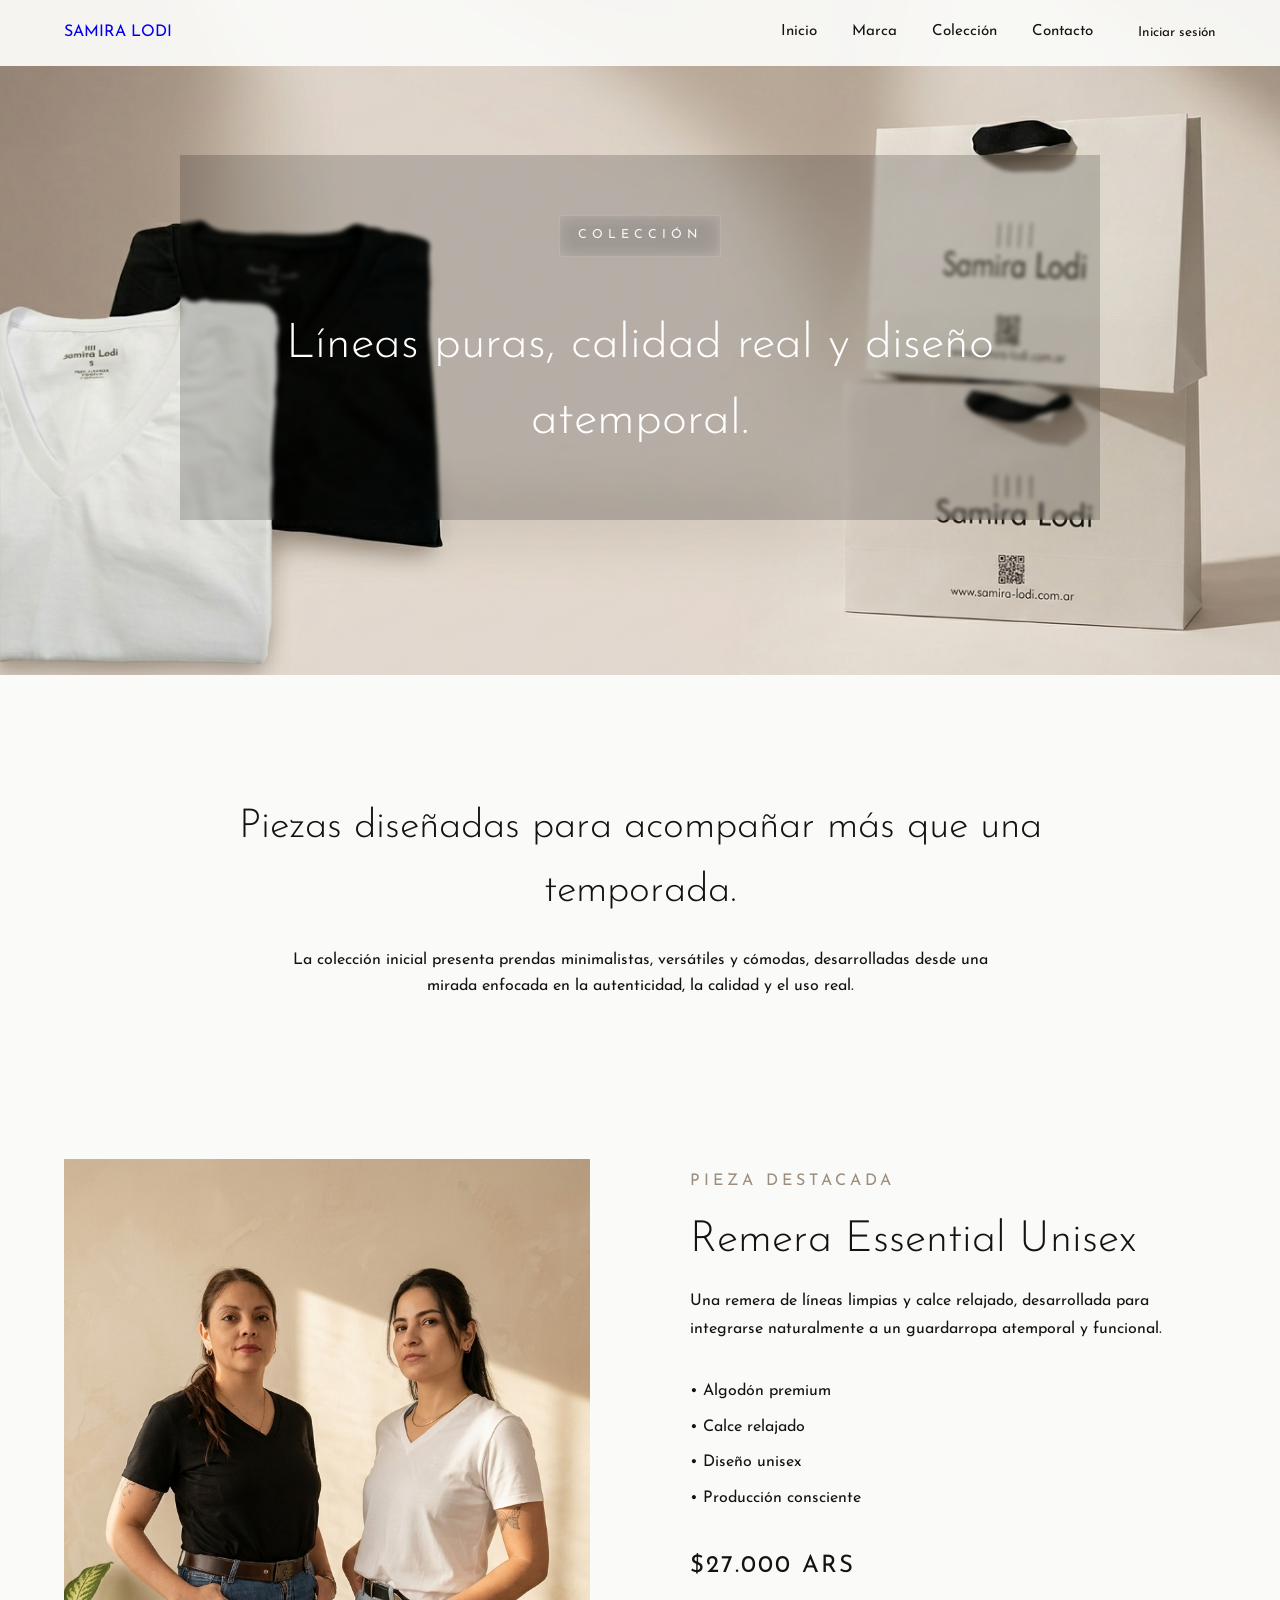
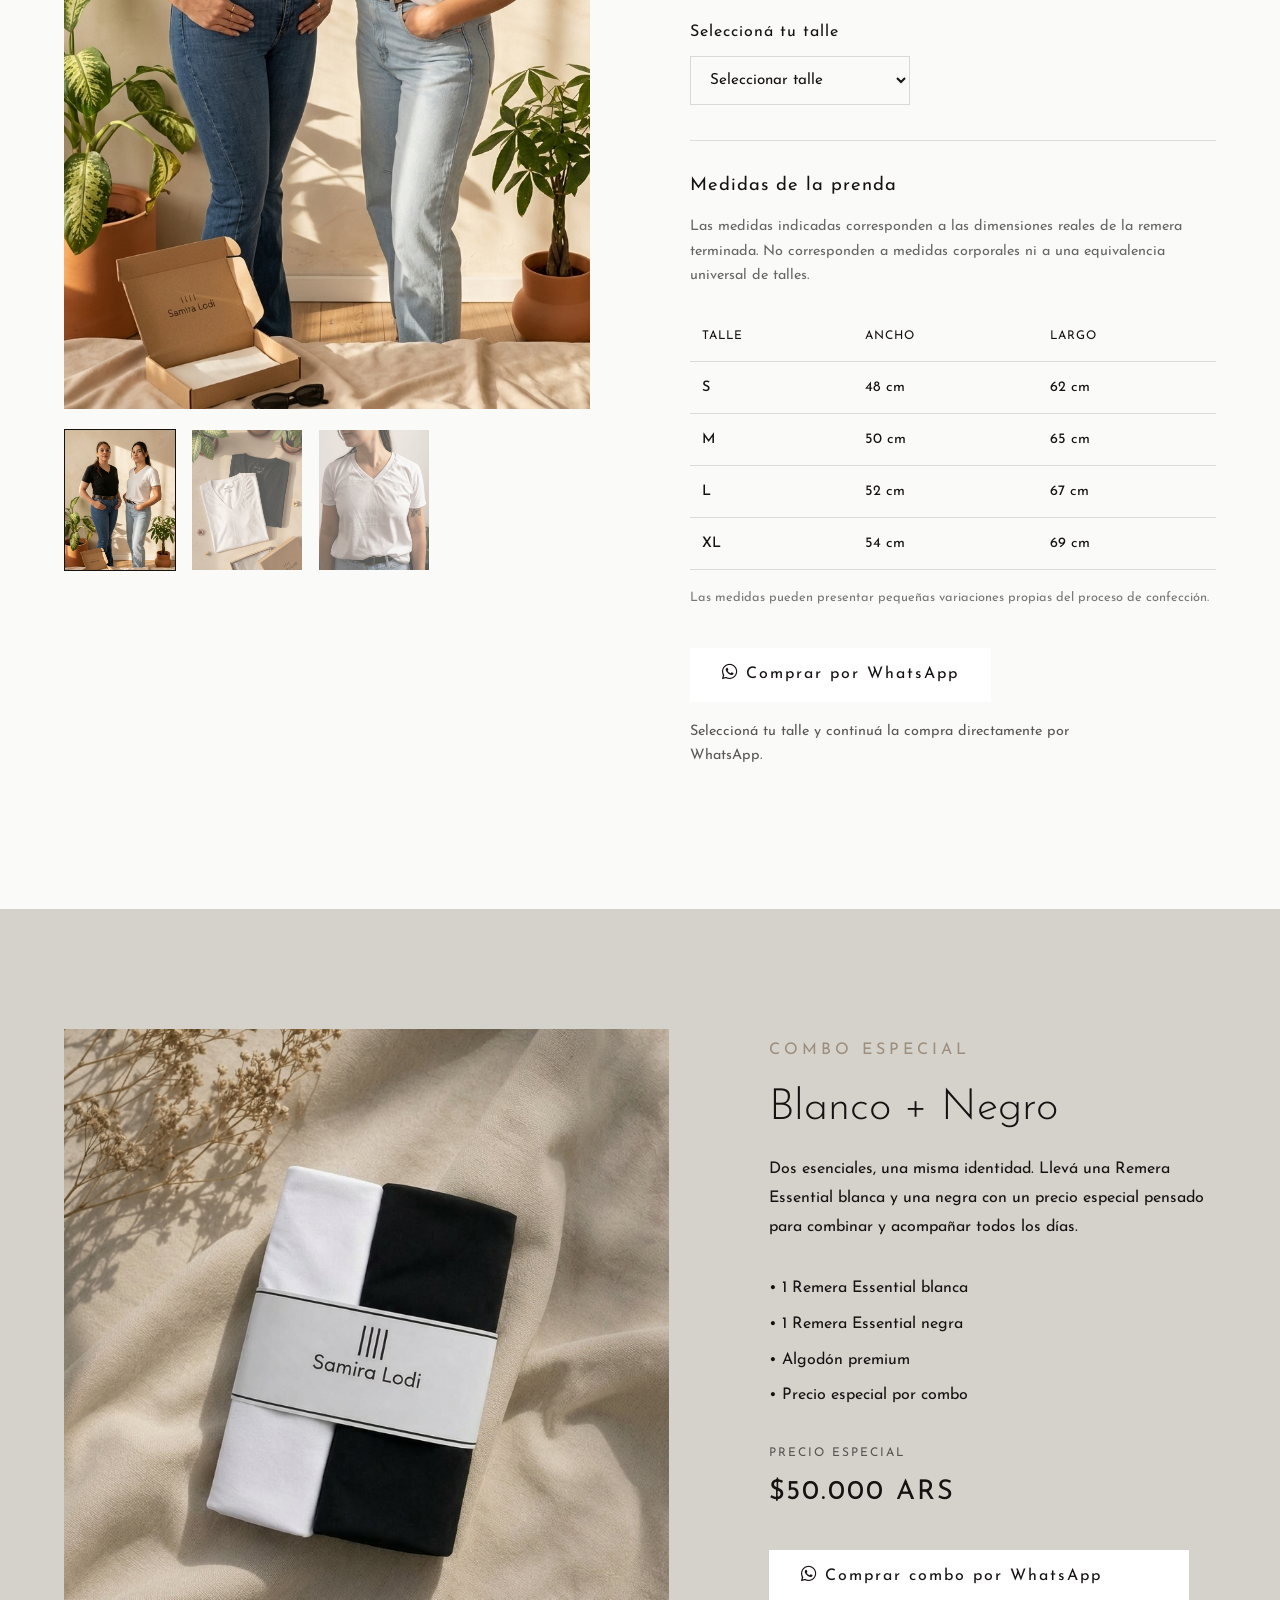
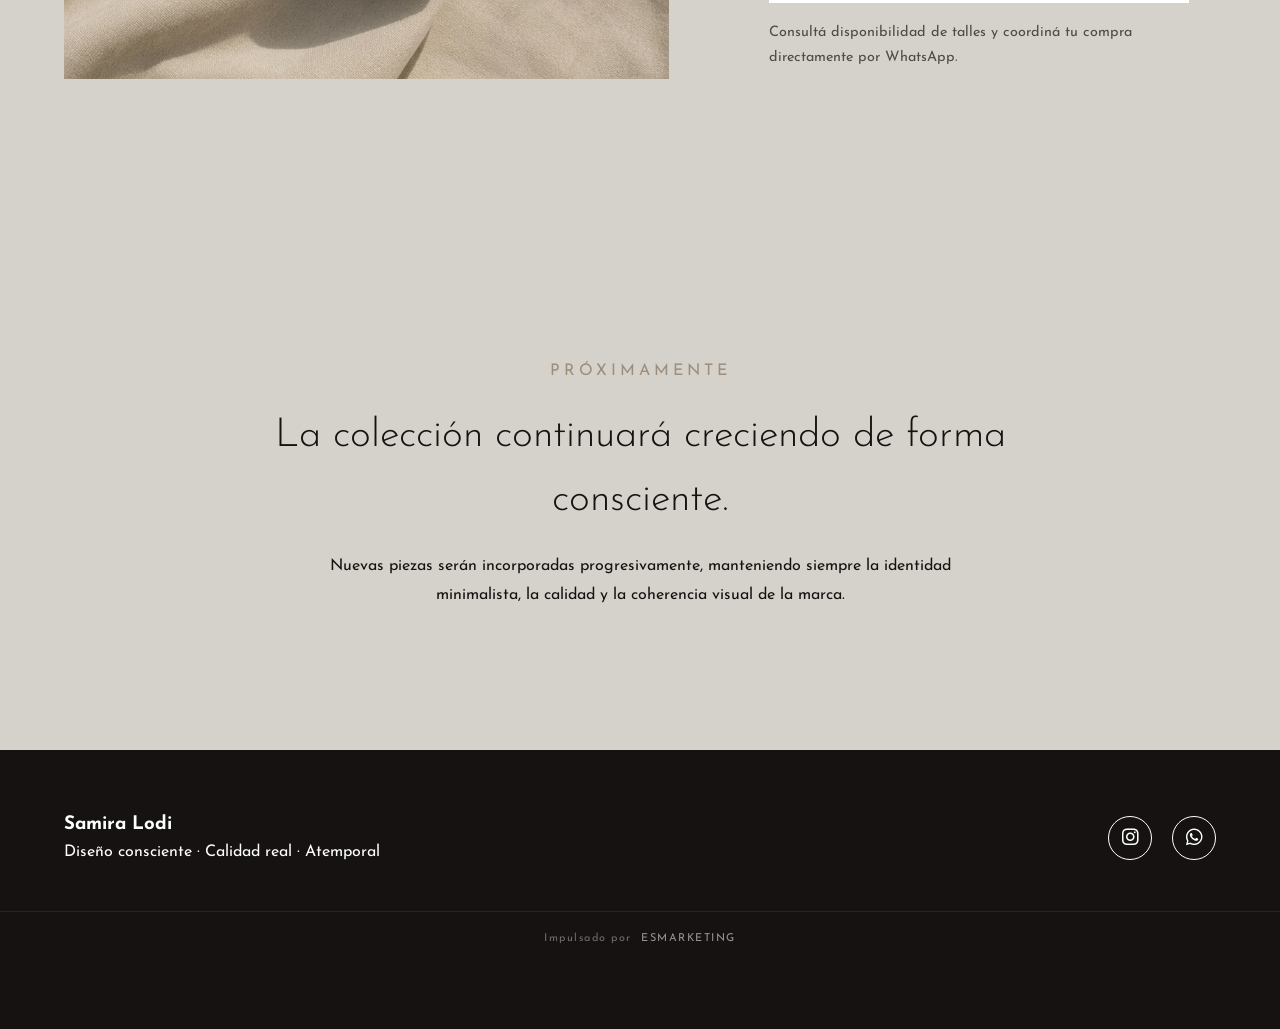
==== commit cf79b7ca: "final1" ====
--- a/coleccion.html
+++ b/coleccion.html
@@ -21,10 +21,11 @@
     href="https://cdnjs.cloudflare.com/ajax/libs/font-awesome/6.5.0/css/all.min.css"
   >
 
-  <link rel="stylesheet" href="css/coleccion.css?v=1.0.6">
-  <link rel="stylesheet" href="css/style.css?v=1.0.6">
+  <link rel="stylesheet" href="css/coleccion.css?v=1.0.8">
+  <link rel="stylesheet" href="css/style.css?v=1.0.8">
 
   <!-- Evita que el navegador conserve versiones antiguas -->
+
   <meta http-equiv="Cache-Control" content="no-cache, no-store, must-revalidate">
   <meta http-equiv="Pragma" content="no-cache">
   <meta http-equiv="Expires" content="0">
@@ -34,12 +35,13 @@
 
 <body>
 
+
 <div id="header"></div>
 
 
-<!-- =========================
+<!-- =====================================================
      HERO
-========================= -->
+===================================================== -->
 
 <section class="collection-hero">
 
@@ -58,9 +60,9 @@
 </section>
 
 
-<!-- =========================
+<!-- =====================================================
      INTRODUCCIÓN
-========================= -->
+===================================================== -->
 
 <section class="collection-intro">
 
@@ -85,9 +87,9 @@
 </section>
 
 
-<!-- =========================
-     PRODUCTO
-========================= -->
+<!-- =====================================================
+     PRODUCTO INDIVIDUAL
+===================================================== -->
 
 <section class="product-section">
 
@@ -167,38 +169,26 @@
           PIEZA DESTACADA
         </span>
 
-
         <h2>
           Remera Essential Unisex
         </h2>
 
-
         <p class="product-description">
-
           Una remera de líneas limpias y calce relajado,
           desarrollada para integrarse naturalmente a un
           guardarropa atemporal y funcional.
-
         </p>
 
 
         <div class="product-details">
 
-          <p>
-            • Algodón premium
-          </p>
-
-          <p>
-            • Calce relajado
-          </p>
-
-          <p>
-            • Diseño unisex
-          </p>
-
-          <p>
-            • Producción consciente
-          </p>
+          <p>• Algodón premium</p>
+
+          <p>• Calce relajado</p>
+
+          <p>• Diseño unisex</p>
+
+          <p>• Producción consciente</p>
 
         </div>
 
@@ -206,9 +196,7 @@
         <!-- PRECIO -->
 
         <div class="product-price">
-
-          $00.000 ARS
-
+          $27.000 ARS
         </div>
 
 
@@ -255,14 +243,11 @@
             Medidas de la prenda
           </h3>
 
-
           <p class="size-guide-intro">
-
             Las medidas indicadas corresponden a las dimensiones
             reales de la remera terminada. No corresponden a
             medidas corporales ni a una equivalencia universal
             de talles.
-
           </p>
 
 
@@ -295,68 +280,44 @@
 
                 <tr>
 
-                  <td>
-                    S
-                  </td>
-
-                  <td>
-                    48 cm
-                  </td>
-
-                  <td>
-                    62 cm
-                  </td>
+                  <td>S</td>
+
+                  <td>48 cm</td>
+
+                  <td>62 cm</td>
 
                 </tr>
 
 
                 <tr>
 
-                  <td>
-                    M
-                  </td>
-
-                  <td>
-                    50 cm
-                  </td>
-
-                  <td>
-                    65 cm
-                  </td>
+                  <td>M</td>
+
+                  <td>50 cm</td>
+
+                  <td>65 cm</td>
 
                 </tr>
 
 
                 <tr>
 
-                  <td>
-                    L
-                  </td>
-
-                  <td>
-                    52 cm
-                  </td>
-
-                  <td>
-                    67 cm
-                  </td>
+                  <td>L</td>
+
+                  <td>52 cm</td>
+
+                  <td>67 cm</td>
 
                 </tr>
 
 
                 <tr>
 
-                  <td>
-                    XL
-                  </td>
-
-                  <td>
-                    54 cm
-                  </td>
-
-                  <td>
-                    69 cm
-                  </td>
+                  <td>XL</td>
+
+                  <td>54 cm</td>
+
+                  <td>69 cm</td>
 
                 </tr>
 
@@ -368,10 +329,8 @@
 
 
           <p class="measurement-note">
-
             Las medidas pueden presentar pequeñas variaciones
             propias del proceso de confección.
-
           </p>
 
         </div>
@@ -408,9 +367,113 @@
 </section>
 
 
-<!-- =========================
+<!-- =====================================================
+     COMBO ESPECIAL
+===================================================== -->
+
+<section class="combo-section">
+
+  <div class="container">
+
+    <div class="combo-grid">
+
+
+      <!-- IMAGEN DEL COMBO -->
+
+      <div class="combo-image">
+
+        <img
+          src="./assets/combo-blanco-negro.webp"
+          alt="Combo especial Remera Essential blanca y negra"
+        >
+
+      </div>
+
+
+      <!-- INFORMACIÓN DEL COMBO -->
+
+      <div class="combo-info">
+
+        <span class="subtitle">
+          COMBO ESPECIAL
+        </span>
+
+        <h2>
+          Blanco + Negro
+        </h2>
+
+        <p class="combo-description">
+          Dos esenciales, una misma identidad.
+          Llevá una Remera Essential blanca y una negra
+          con un precio especial pensado para combinar
+          y acompañar todos los días.
+        </p>
+
+
+        <div class="combo-details">
+
+          <p>
+            • 1 Remera Essential blanca
+          </p>
+
+          <p>
+            • 1 Remera Essential negra
+          </p>
+
+          <p>
+            • Algodón premium
+          </p>
+
+          <p>
+            • Precio especial por combo
+          </p>
+
+        </div>
+
+
+        <!-- PRECIO COMBO -->
+
+        <div class="combo-price-label">
+          PRECIO ESPECIAL
+        </div>
+
+        <div class="combo-price">
+          $50.000 ARS
+        </div>
+
+
+        <!-- BOTÓN COMBO -->
+
+        <a
+          href="#"
+          id="whatsapp-combo"
+          class="btn product-btn combo-btn"
+        >
+
+          <i class="fa-brands fa-whatsapp"></i>
+
+          Comprar combo por WhatsApp
+
+        </a>
+
+
+        <p class="purchase-note">
+          Consultá disponibilidad de talles y coordiná tu compra
+          directamente por WhatsApp.
+        </p>
+
+      </div>
+
+    </div>
+
+  </div>
+
+</section>
+
+
+<!-- =====================================================
      PRÓXIMAMENTE
-========================= -->
+===================================================== -->
 
 <section class="future-section">
 
@@ -422,18 +485,14 @@
         PRÓXIMAMENTE
       </span>
 
-
       <h2>
         La colección continuará creciendo de forma consciente.
       </h2>
 
-
       <p>
-
         Nuevas piezas serán incorporadas progresivamente,
         manteniendo siempre la identidad minimalista,
         la calidad y la coherencia visual de la marca.
-
       </p>
 
     </div>
@@ -446,11 +505,15 @@
 <div id="footer"></div>
 
 
+<!-- =====================================================
+     GALERÍA + WHATSAPP
+===================================================== -->
+
 <script>
 
-  /* =========================
+  /* =====================================================
      GALERÍA
-  ========================= */
+  ===================================================== */
 
   function changeImage(button) {
 
@@ -461,7 +524,9 @@
     document
       .querySelectorAll('.thumbnail')
       .forEach(item => {
+
         item.classList.remove('active-thumb');
+
       });
 
     button.classList.add('active-thumb');
@@ -469,9 +534,16 @@
   }
 
 
-  /* =========================
+  /* =====================================================
      WHATSAPP
-  ========================= */
+  ===================================================== */
+
+  const whatsappNumber = '5493704694822';
+
+
+  /* =====================================================
+     COMPRA REMERA INDIVIDUAL
+  ===================================================== */
 
   const sizeSelector =
     document.getElementById('size');
@@ -480,18 +552,6 @@
     document.getElementById('whatsapp-buy');
 
 
-  /*
-    REEMPLAZAR POR EL NÚMERO REAL
-    Formato internacional sin + ni espacios.
-
-    Ejemplo:
-    5493704694822
-  */
-
-  const whatsappNumber =
-    '5493704694822';
-
-
   whatsappButton.addEventListener('click', function(event) {
 
     event.preventDefault();
@@ -503,7 +563,9 @@
 
     if (!selectedSize) {
 
-      alert('Por favor, seleccioná un talle antes de continuar.');
+      alert(
+        'Por favor, seleccioná un talle antes de continuar.'
+      );
 
       sizeSelector.focus();
 
@@ -517,7 +579,7 @@
 
 
     const message =
-      `Hola, quiero comprar este producto:
+`Hola, quiero comprar este producto:
 
 Producto: ${product}
 Talle: ${selectedSize}
@@ -536,12 +598,47 @@
 
   });
 
+
+  /* =====================================================
+     COMPRA COMBO
+  ===================================================== */
+
+  const comboButton =
+    document.getElementById('whatsapp-combo');
+
+
+  comboButton.addEventListener('click', function(event) {
+
+    event.preventDefault();
+
+
+    const message =
+`Hola, quiero consultar por el Combo Especial:
+
+Combo: Remera Essential blanca + Remera Essential negra
+Precio especial: $50.000 ARS
+
+Quisiera consultar disponibilidad de talles y completar la compra.`;
+
+
+    const whatsappURL =
+      `https://wa.me/${whatsappNumber}?text=${encodeURIComponent(message)}`;
+
+
+    window.open(
+      whatsappURL,
+      '_blank'
+    );
+
+  });
+
 </script>
 
 
-<script src="js/header.js?v=1.0.6"></script>
-<script src="js/footer.js?v=1.0.6"></script>
-<script src="js/main.js?v=1.0.6"></script>
+<script src="js/header.js?v=1.0.8"></script>
+<script src="js/footer.js?v=1.0.8"></script>
+<script src="js/main.js?v=1.0.8"></script>
+
 
 </body>
 
--- a/css/coleccion.css
+++ b/css/coleccion.css
@@ -7,20 +7,37 @@
   height: 75vh;
 
   background-image:
-    url('/assets/collection-hero.webp?v=1.0.6');
+    url('/assets/collection-hero.webp?v=1.0.8');
 
   background-size: cover;
-
   background-position: center;
 
   display: flex;
-
   align-items: center;
-
   justify-content: center;
 
 }
 
+/* =====================================================
+   CONTROL DE ANCHO Y OVERFLOW
+===================================================== */
+
+html,
+body {
+    width: 100%;
+    max-width: 100%;
+    overflow-x: hidden;
+}
+
+*,
+*::before,
+*::after {
+    box-sizing: border-box;
+}
+
+img {
+    max-width: 100%;
+}
 
 /* =====================================================
    HERO OVERLAY
@@ -28,7 +45,7 @@
 
 .collection-overlay {
 
-  background: rgba(0,0,0,0.18);
+  background: rgba(0, 0, 0, 0.18);
 
   padding: 60px;
 
@@ -155,7 +172,9 @@
 }
 
 
-/* MINIATURAS */
+/* =====================================================
+   MINIATURAS
+===================================================== */
 
 .thumbnail-gallery {
 
@@ -497,6 +516,152 @@
 
 
 /* =====================================================
+   COMBO ESPECIAL
+===================================================== */
+
+.combo-section {
+
+  padding: 120px 0 140px;
+
+  background: var(--soft-gray);
+
+}
+
+
+.combo-grid {
+
+  display: grid;
+
+  grid-template-columns: 1.15fr 0.85fr;
+
+  gap: 100px;
+
+  align-items: center;
+
+}
+
+
+/* =====================================================
+   IMAGEN COMBO
+===================================================== */
+
+.combo-image {
+
+  width: 100%;
+
+  overflow: hidden;
+
+}
+
+
+.combo-image img {
+
+  width: 100%;
+
+  height: 650px;
+
+  object-fit: cover;
+
+  display: block;
+
+}
+
+
+/* =====================================================
+   INFORMACIÓN COMBO
+===================================================== */
+
+.combo-info {
+
+  max-width: 500px;
+
+}
+
+
+.combo-info h2 {
+
+  font-size: 2.7rem;
+
+  font-weight: 300;
+
+  margin: 20px 0;
+
+  line-height: 1.2;
+
+}
+
+
+.combo-description {
+
+  line-height: 1.8;
+
+  margin-bottom: 35px;
+
+}
+
+
+.combo-details {
+
+  display: flex;
+
+  flex-direction: column;
+
+  gap: 10px;
+
+  margin-bottom: 35px;
+
+}
+
+
+.combo-details p {
+
+  margin: 0;
+
+}
+
+
+/* =====================================================
+   PRECIO COMBO
+===================================================== */
+
+.combo-price-label {
+
+  font-size: 0.75rem;
+
+  letter-spacing: 2px;
+
+  margin-bottom: 8px;
+
+  opacity: 0.65;
+
+}
+
+
+.combo-price {
+
+  font-size: 1.7rem;
+
+  letter-spacing: 2px;
+
+  margin-bottom: 30px;
+
+}
+
+
+/* =====================================================
+   BOTÓN COMBO
+===================================================== */
+
+.combo-btn {
+
+  width: 100%;
+
+  max-width: 420px;
+
+}
+
+
+/* =====================================================
    PRÓXIMAMENTE
 ===================================================== */
 
@@ -546,8 +711,10 @@
    MOBILE
 ===================================================== */
 
-@media(max-width: 768px) {
-
+@media (max-width: 768px) {
+
+
+  /* HERO */
 
   .collection-hero {
 
@@ -563,9 +730,10 @@
 
   .collection-overlay {
 
-    padding: 30px;
-
+      padding: 30px 20px;
     width: calc(100% - 40px);
+    max-width: calc(100% - 40px);
+    box-sizing: border-box;
 
   }
 
@@ -579,6 +747,8 @@
   }
 
 
+  /* INTRO */
+
   .collection-intro {
 
     padding: 100px 0 60px;
@@ -593,6 +763,8 @@
   }
 
 
+  /* PRODUCTO */
+
   .product-section {
 
     padding: 70px 0 100px;
@@ -650,8 +822,67 @@
 
     min-width: 400px;
 
-  }
-
+     min-width: 0;
+
+  }
+
+
+  /* =================================================
+     COMBO MOBILE
+  ================================================= */
+
+  .combo-section {
+
+    padding: 80px 0 100px;
+
+  }
+
+
+  .combo-grid {
+
+    grid-template-columns: 1fr;
+
+    gap: 50px;
+
+  }
+
+
+  .combo-image img {
+
+    height: 500px;
+
+  }
+
+
+  .combo-info {
+
+    max-width: 100%;
+
+  }
+
+
+  .combo-info h2 {
+
+    font-size: 2.2rem;
+
+  }
+
+
+  .combo-price {
+
+    font-size: 1.5rem;
+
+  }
+
+
+  .combo-btn {
+
+    width: 100%;
+
+  }
+
+
+  /* PRÓXIMAMENTE */
 
   .future-section {
 
@@ -666,4 +897,59 @@
 
   }
 
+}
+
+@media (max-width: 768px) {
+
+    .container {
+        width: 100%;
+        max-width: 100%;
+        padding-left: 20px;
+        padding-right: 20px;
+        box-sizing: border-box;
+    }
+
+    .collection-overlay {
+        width: calc(100% - 40px);
+        max-width: calc(100% - 40px);
+        box-sizing: border-box;
+    }
+
+    .product-grid,
+    .combo-grid {
+        width: 100%;
+        max-width: 100%;
+    }
+
+    .product-gallery,
+    .product-info,
+    .combo-image,
+    .combo-info {
+        width: 100%;
+        max-width: 100%;
+        min-width: 0;
+    }
+
+    .main-product-image,
+    .combo-image {
+        width: 100%;
+        max-width: 100%;
+    }
+
+    .main-product-image img,
+    .combo-image img {
+        width: 100%;
+        max-width: 100%;
+    }
+
+    .size-table-wrapper {
+        width: 100%;
+        max-width: 100%;
+        overflow-x: auto;
+    }
+
+    .size-table {
+        width: 100%;
+        min-width: 0;
+    }
 }
--- a/css/style.css
+++ b/css/style.css
@@ -88,7 +88,7 @@
 
 .hero{
   height: 100vh;
-  background-image: url('../assets/hero.webp?v=1.0.2');
+  background-image: url('../assets/hero.webp?v=1.0.8');
   background-position: center 5%;
   background-size: cover;
   background-repeat: no-repeat;
@@ -121,7 +121,7 @@
 
   .hero{
 
-    background-image: url('../assets/herophone.webp?v=1.0.2');
+    background-image: url('../assets/herophone.webp?v=1.0.8');
 
     background-position: center top;
 
@@ -506,4 +506,70 @@
 
   opacity: 0.65;
 
-}+}
+
+
+/* =====================================================
+   FOOTER CREDIT
+===================================================== */
+
+.footer-credit {
+
+  margin-top: 45px;
+
+  padding: 18px 20px 22px;
+
+  border-top: 1px solid rgba(255, 255, 255, 0.08);
+
+  text-align: center;
+
+  font-size: 0.68rem;
+
+  letter-spacing: 1.5px;
+
+  color: rgba(255, 255, 255, 0.38);
+
+}
+
+
+.footer-credit a {
+
+  margin-left: 5px;
+
+  color: rgba(255, 255, 255, 0.55);
+
+  text-decoration: none;
+
+  transition: opacity 0.3s ease;
+
+}
+
+
+.footer-credit a:hover {
+
+  color: white;
+
+  opacity: 1;
+
+}
+
+
+/* =====================================================
+   FOOTER CREDIT - MOBILE
+===================================================== */
+
+@media (max-width: 768px) {
+
+  .footer-credit {
+
+    margin-top: 35px;
+
+    padding: 18px 15px 20px;
+
+    font-size: 0.65rem;
+
+    letter-spacing: 1.3px;
+
+  }
+
+}
